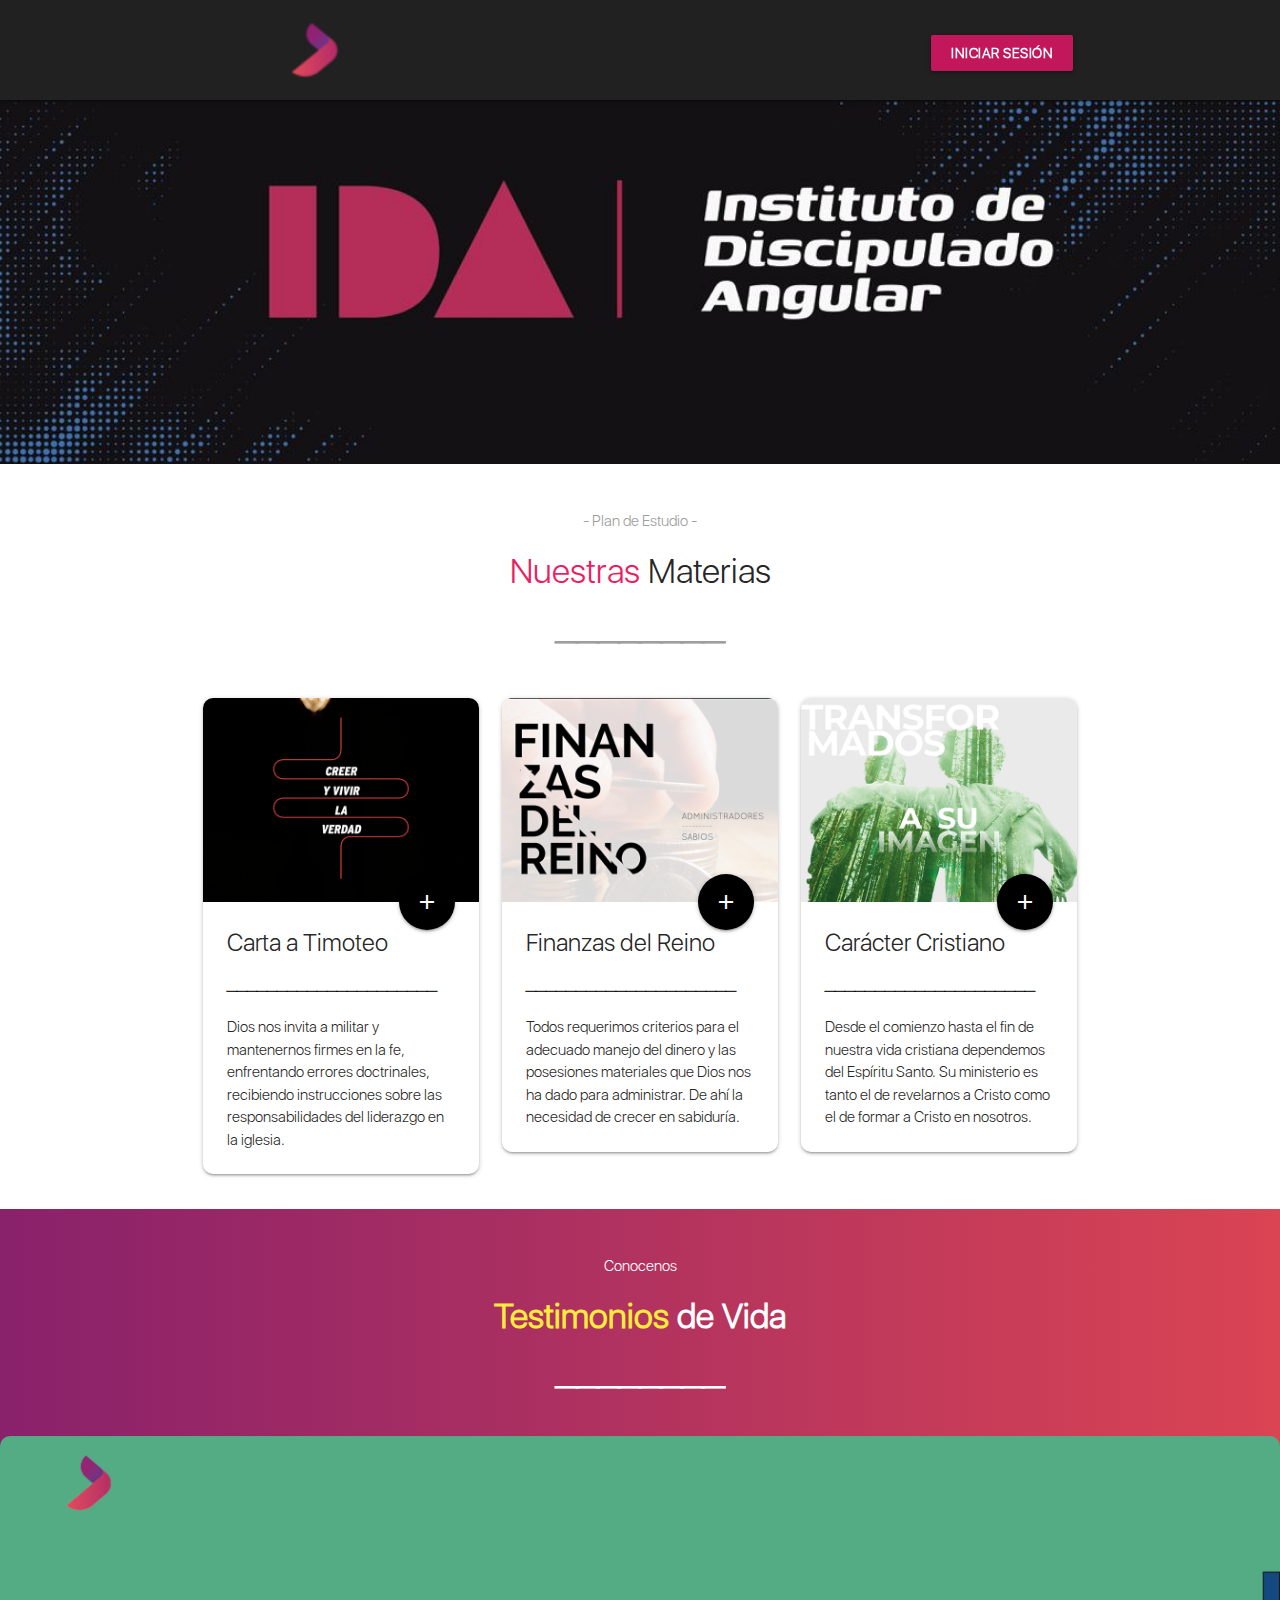
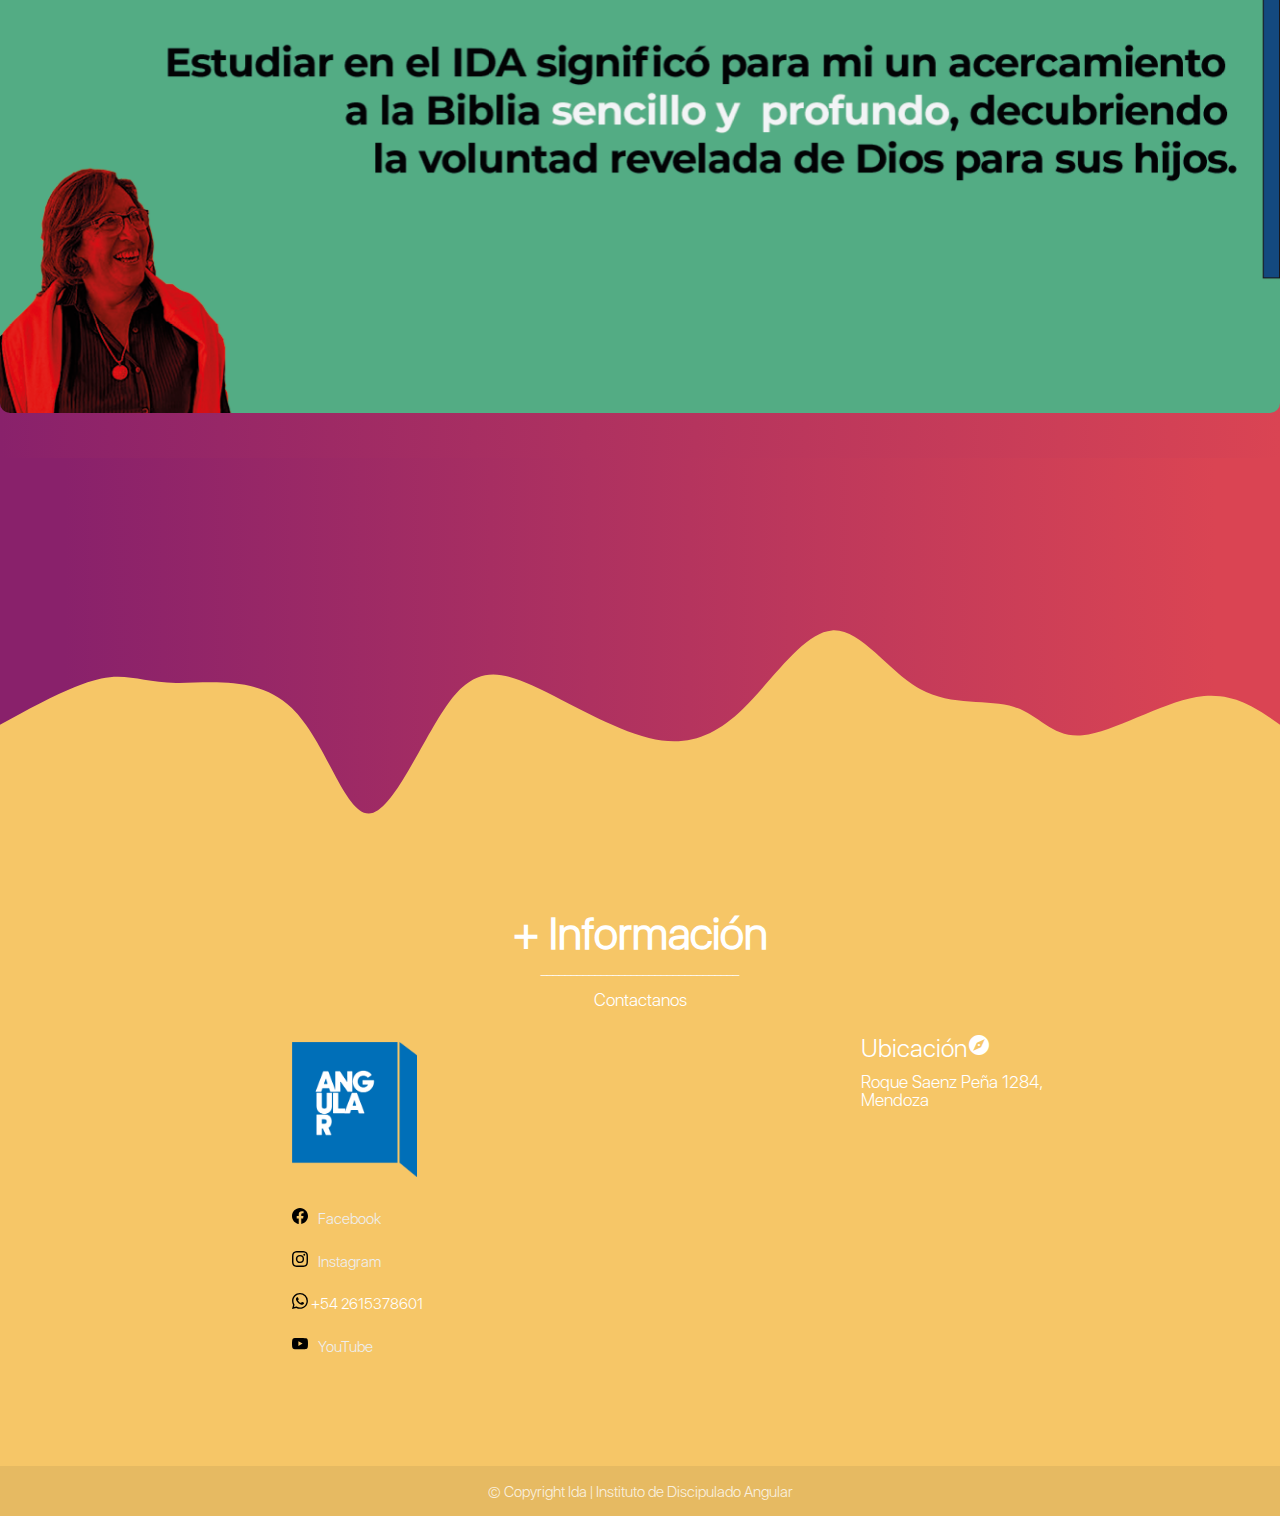
==== index.html @ 8376f582 "img materias y testimonios" ====
<!DOCTYPE html>
<html lang="en">

<head>
    <meta charset="UTF-8" />
    <meta http-equiv="X-UA-Compatible" content="IE=edge" />
    <meta name="viewport" content="width=device-width, initial-scale=1.0" />

    <!-- Title -->
    <title>Ida | Instituto de Discipulado Angular</title>

    <!-- Meta -->
    <meta name="description" content="GENERAR UN ESPACIO DE APRENDIZAJE, DONDE LAS PERSONAS SEAN MOTIVADAS A 
    ADQUIRIR UNA RELACIÓN CRECIENTE CON CRISTO Y  SU REINO, PARA QUE SU TRANSFORMACIÓN DE VIDA INFLUENCIE SU ENTORNO.">
    <meta name="keywords" content="BIBLIA, ESTUDIO, INSTITUTO, MATERIAS, JESUS, DIOS, ESPIRITU SANTO, IGLESIA">

    <!-- Link CSS -->
    <link rel="stylesheet" href="/estilos.css" />

    <!-- Link Fuentes e Íconos -->
    <link rel="preconnect" href="https://fonts.googleapis.com" />
    <link rel="preconnect" href="https://fonts.gstatic.com" crossorigin />
    <link href="https://fonts.googleapis.com/css2?family=Open+Sans:wght@300&display=swap" rel="stylesheet" />
    <link href="https://fonts.googleapis.com/icon?family=Material+Icons" rel="stylesheet" />

    <!-- Configuracion de Materilize -->
    <link rel="stylesheet" href="https://cdnjs.cloudflare.com/ajax/libs/materialize/1.0.0/css/materialize.min.css" />

    <!-- Link logo -->
    <link rel="icon" href="images/Logo-FavIda6.png">
</head>

<body>
    <!-- NAVBAR -->
    <header>
        <nav class="navbar-fixed hide-on-med-and-down">
            <nav class="grey darken-4 navbarConfig">
                <div class="nav-wrapper container">
                    <a href="index.html" class="brand-logo"><img class="responsive-img" src="images/Logo-FavIda6.png"
                            alt="logoIda"></a>
                    <a href="#" data-target="mobile-demo" class="sidenav-trigger blue-text"><i
                            class="material-icons">menu</i></a>
                    <ul class="right hide-on-med-and-down">
                        <li><a class="waves-effect waves-light btn pink darken-2 aFontSize"
                                style="padding-left: 20px; padding-right: 20px;" href="system/login"><b>Iniciar
                                    Sesión</b></a></li>
                        <!-- <li><a id="registro" class="waves-effect btn-flat btn white-text aFontSize"
                                style="padding-left: 20px; padding-right: 20px;" href="#"><b>Registrarse</b></a></li> -->
                    </ul>
                </div>
            </nav>
        </nav>

        <!-- NAVBAR PARA MOBILE -->
        <nav class="navbar-fixed grey darken-4 hide-on-med-and-up">
            <div class="nav-wrapper container">
                <a href="index.html" class="brand-logo logo"><img class="responsive-img" src="images/Logo-FavIda6.png"
                        style="width: 40px; padding-top: 5px;" alt="logoIda"></a>
                <a href="#" data-target="mobile-demo" class="sidenav-trigger pink-text"><i
                        class="material-icons">menu</i></a>
            </div>
        </nav>

        <ul class="sidenav" id="mobile-demo">
            <li class="center">
                <div class="user-view">
                    <div class="background grey darken-4">
                        <!-- <img src="images/carousel_1.jpg" alt="fondoSideNav"> -->
                    </div>
                    <a href="#user"><img class="circle" src="images/Logo-FavIda6.png"></a>
                    <a href="#name"><span class="white-text name">Iglesia Angular</span></a>
                    <a href="#email"><span class="white-text email">IDA | Instituto de Discipulado Angular</span></a>
                </div>
            </li>

            <blockquote class="blockquote">
                <li><a style="padding-left: 0;" href="system/login">Iniciar Sesión</a></li>
            </blockquote>
            <!-- <blockquote class="blockquote">
                <li><a style="padding-left: 0;" href="#">Registrarse</a></li>
            </blockquote> -->
        </ul>
    </header>

    <!-- INICIO -->
    <main>
        <!-- CAROUSEL -->
        <!-- Para Mobile -->
        <div class="carousel carousel-slider hide-on-med-and-up">
            <a class="carousel-item" href="#!"><img src="images/carousel_nuevo1.jpg" /></a>
            <a class="carousel-item" href="#!"><img src="images/carousel_nuevo2.jpg" /></a>
            <a class="carousel-item" href="#!"><img src="images/carousel_nuevo3.jpg" /></a>
        </div>

        <!-- Para dispositivos amplios -->
        <div class="slider hide-on-med-and-down">
            <ul class="slides">
                <li>
                    <img src="images/carousel_nuevo1.jpg">
                </li>
                <li>
                    <img src="images/carousel_nuevo2.jpg">
                </li>
                <li>
                    <img src="images/carousel_nuevo3.jpg">
                </li>
            </ul>
        </div>

        <!-- MATERIAS -->
        <br>
        <br id="servicios">
        <div class="container center">
            <div class="row">
                <div class="col s12">
                    <p class="grey-text cuerpoPresentacionServicio">- Plan de Estudio -</p>
                </div>
            </div>
            <div class="row">
                <div class="col s12">
                    <h4 class="cuerpoPresentacionServicio"><span class="pink-text">Nuestras</span> Materias</h4>
                    <h2 class="grey-text cuerpoPresentacionServicio">________</h2>
                </div>
            </div>
        </div>
        <br>

        <!-- CARTA P/ MATERIAS -->
        <div class="row container">
            <div class="col s12 m4">
                <div class="card hoverable" style="border-radius: 10px;">
                    <div class="card-image">
                        <img src="images/CREER Y VIVIR LA VERDAD FINAL.png"
                            style="border-top-left-radius: 10px; border-top-right-radius: 10px;">
                        <a href="materias/materia1.html"
                            class="btn-floating halfway-fab waves-effect waves-light black btn-large"><i
                                class="material-icons">add</i></a>
                    </div>
                    <div class="card-content">
                        <span class="card-title cuerpoPresentacionServicio">Carta a Timoteo</span>
                        <h5 class="cuerpoPresentacionServicio">_____________________</h5><br>
                        <p>Dios nos invita a militar y mantenernos firmes en la fe, enfrentando
                            errores doctrinales, recibiendo instrucciones sobre las responsabilidades del liderazgo en
                            la iglesia.</p>
                    </div>
                </div>
            </div>
            <div class="col s12 m4">
                <div class="card hoverable" style="border-radius: 10px;">
                    <div class="card-image">
                        <img src="images/FINANZAS DEL REINO FINAL.png"
                            style="border-top-left-radius: 10px; border-top-right-radius: 10px;">
                        <a href="materias/materia2.html"
                            class="btn-floating halfway-fab waves-effect waves-light black btn-large"><i
                                class="material-icons">add</i></a>
                    </div>
                    <div class="card-content">
                        <span class="card-title cuerpoPresentacionServicio">Finanzas del Reino</span>
                        <h5 class="cuerpoPresentacionServicio">_____________________</h5><br>
                        <p>Todos requerimos criterios para el adecuado manejo del dinero y las posesiones materiales que
                            Dios nos ha dado para administrar. De ahí la necesidad de crecer en sabiduría.</p>
                    </div>
                </div>
            </div>
            <div class="col s12 m4">
                <div class="card hoverable" style="border-radius: 10px;">
                    <div class="card-image">
                        <img src="images/TRANSFORMADOS A SU IMAGEN.png"
                            style="border-top-left-radius: 10px; border-top-right-radius: 10px;">
                        <a href="materias/materia3.html"
                            class="btn-floating halfway-fab waves-effect waves-light black btn-large"><i
                                class="material-icons">add</i></a>
                    </div>
                    <div class="card-content">
                        <span class="card-title cuerpoPresentacionServicio">Carácter Cristiano</span>
                        <h5 class="cuerpoPresentacionServicio">_____________________</h5><br>
                        <p>Desde el comienzo hasta el fin de nuestra vida cristiana dependemos del Espíritu Santo. Su
                            ministerio es tanto el de revelarnos a Cristo como el de formar a Cristo en nosotros.</p>
                    </div>
                </div>
                <br>
            </div>
        </div>

        <!-- TESTIMONIOS -->
        <div id="nosotros">
            <br><br>
            <div class="container center">
                <div class="row">
                    <div class="col s12">
                        <p class="white-text cuerpoPresentacionServicio">Conocenos</p>
                    </div>
                </div>
                <div class="row">
                    <div class="col s12">
                        <h4 class="cuerpoPresentacionServicio"><b class="white-text"><span
                                    class="yellow-text">Testimonios</span> de Vida</h4>
                        </b>
                        <h2 class="white-text cuerpoPresentacionServicio">________</h2>
                    </div>
                </div>
            </div>
            <br>
            <div id="carouselTestimonio" class="carousel carousel-slider container">
                <a class="carousel-item" href="#!"><img src="images/TESTIMONIO 1 FINAL.png" /></a>
                <a class="carousel-item" href="#!"><img src="images/TESTIMONIO 2 FINAL.png" /></a>
                <a class="carousel-item" href="#!"><img src="images/TESTIMONIO 3 FINAL.png" /></a>
            </div>
            <br><br>
        </div>
    </main>

    <!-- FOOTER -->
    <footer id="contactos" class="page-footer" style="background-color: #F6C667; padding-top: 0;">

        <!-- Fondo de transicion -->
        <svg width="100%" height="100%" id="svg" viewBox="0 0 1440 450" xmlns="http://www.w3.org/2000/svg"
            class="transition duration-300 ease-in-out delay-150">
            <style>
                .path-0 {
                    animation: pathAnim-0 4s;
                    animation-timing-function: linear;
                    animation-iteration-count: infinite;
                }

                @keyframes pathAnim-0 {
                    0% {
                        d: path("M 0,600 C 0,600 0,300 0,300 C 26.877160195137222,318.96803491005335 53.754320390274444,337.93606982010675 94,331 C 134.24567960972556,324.06393017989325 187.8598786340395,291.2237556296262 222,288 C 256.1401213659605,284.7762443703738 270.80616507356757,311.1689076613881 299,320 C 327.19383492643243,328.8310923386119 368.91546107169034,320.10061372482147 405,340 C 441.08453892830966,359.89938627517853 471.531990639671,408.4286374393262 504,406 C 536.468009360329,403.5713625606738 570.9565763696254,350.18483651787363 604,318 C 637.0434236303746,285.81516348212637 668.6417038818277,274.832016489179 710,285 C 751.3582961181723,295.167983510821 802.4766081030645,326.4870975254104 841,344 C 879.5233918969355,361.5129024745896 905.4518637059148,365.2195934091794 935,325 C 964.5481362940852,284.7804065908206 997.7159370732768,200.6345288378718 1025,200 C 1052.2840629267232,199.3654711621282 1073.6843880009776,282.2422912393333 1112,319 C 1150.3156119990224,355.7577087606667 1205.5465109228135,346.3963062047949 1242,347 C 1278.4534890771865,347.6036937952051 1296.1295683077676,358.17248394148714 1326,352 C 1355.8704316922324,345.82751605851286 1397.935215846116,322.9137580292564 1440,300 C 1440,300 1440,600 1440,600 Z");
                    }

                    25% {
                        d: path("M 0,600 C 0,600 0,300 0,300 C 30.329660600185512,366.25384080491307 60.659321200371025,432.50768160982614 89,401 C 117.34067879962898,369.49231839017386 143.6923757987014,240.2231143656085 186,230 C 228.3076242012986,219.7768856343915 286.57117560482334,328.5998609277398 325,340 C 363.42882439517666,351.4001390722602 382.02292178200537,265.3774419234323 406,271 C 429.97707821799463,276.6225580765677 459.3371372671552,373.8903713785309 497,355 C 534.6628627328448,336.1096286214691 580.6285291493739,201.06107256244388 617,210 C 653.3714708506261,218.93892743755612 680.1487461353488,371.8653383716936 717,384 C 753.8512538646512,396.1346616283064 800.7764863092311,267.4775739507818 832,229 C 863.2235136907689,190.52242604921818 878.7453086277262,242.22436582517912 914,264 C 949.2546913722738,285.7756341748209 1004.2422791798633,277.6249627485017 1046,299 C 1087.7577208201367,320.3750372514983 1116.28557465282,371.275783180814 1141,387 C 1165.71442534718,402.724216819186 1186.615422208856,383.2719045282424 1222,337 C 1257.384577791144,290.7280954717576 1307.2527365117555,217.6365987062165 1346,207 C 1384.7472634882445,196.3634012937835 1412.3736317441221,248.18170064689176 1440,300 C 1440,300 1440,600 1440,600 Z");
                    }

                    50% {
                        d: path("M 0,600 C 0,600 0,300 0,300 C 27.974004960870765,321.8363929866483 55.94800992174153,343.6727859732967 88,364 C 120.05199007825847,384.3272140267033 156.18196527390467,403.1452490934617 195,370 C 233.81803472609533,336.8547509065383 275.32412898263993,251.7462176528565 312,256 C 348.67587101736007,260.2537823471435 380.52151879553554,353.86988029511224 412,345 C 443.47848120446446,336.13011970488776 474.5897958352177,224.77426116669446 508,213 C 541.4102041647823,201.22573883330554 577.1192978635934,289.0330750381099 615,315 C 652.8807021364066,340.9669249618901 692.9330127104089,305.09343868086575 727,299 C 761.0669872895911,292.90656131913425 789.1486512947715,316.59317023842726 824,334 C 858.8513487052285,351.40682976157274 900.4723821105055,362.5338803654251 940,374 C 979.5276178894945,385.4661196345749 1016.9618202632068,397.27130829987226 1045,393 C 1073.0381797367932,388.72869170012774 1091.6803368366661,368.38088643508576 1123,324 C 1154.3196631633339,279.61911356491424 1198.3168323901286,211.20514595978463 1240,205 C 1281.6831676098714,198.79485404021537 1321.0523336028205,254.79852972577584 1354,281 C 1386.9476663971795,307.20147027422416 1413.4738331985898,303.6007351371121 1440,300 C 1440,300 1440,600 1440,600 Z");
                    }

                    75% {
                        d: path("M 0,600 C 0,600 0,300 0,300 C 41.8615074800736,322.20307547824655 83.7230149601472,344.4061509564931 118,360 C 152.2769850398528,375.5938490435069 178.9694476394848,384.5784716522741 205,346 C 231.0305523605152,307.4215283477259 256.3991944819136,221.27996243441046 296,198 C 335.6008055180864,174.72003756558954 389.43377443286084,214.30167861008408 429,229 C 468.56622556713916,243.69832138991592 493.86570778664304,233.51332312525324 522,244 C 550.134292213357,254.48667687474676 581.1033944205669,285.6450288889031 613,318 C 644.8966055794331,350.3549711110969 677.720714531089,383.90656131913437 719,372 C 760.279285468911,360.09343868086563 810.013747455077,302.7287258345596 839,265 C 867.986252544923,227.2712741654404 876.2242956486026,209.17853534262724 910,210 C 943.7757043513974,210.82146465737276 1003.0890699505123,230.5571327949313 1039,259 C 1074.9109300494877,287.4428672050687 1087.4194245493475,324.5929334776473 1119,334 C 1150.5805754506525,343.4070665223527 1201.2332318520987,325.07113329447964 1243,289 C 1284.7667681479013,252.92886670552036 1317.6476480422575,199.12253334443437 1349,198 C 1380.3523519577425,196.87746665556563 1410.1761759788712,248.4387333277828 1440,300 C 1440,300 1440,600 1440,600 Z");
                    }

                    100% {
                        d: path("M 0,600 C 0,600 0,300 0,300 C 26.877160195137222,318.96803491005335 53.754320390274444,337.93606982010675 94,331 C 134.24567960972556,324.06393017989325 187.8598786340395,291.2237556296262 222,288 C 256.1401213659605,284.7762443703738 270.80616507356757,311.1689076613881 299,320 C 327.19383492643243,328.8310923386119 368.91546107169034,320.10061372482147 405,340 C 441.08453892830966,359.89938627517853 471.531990639671,408.4286374393262 504,406 C 536.468009360329,403.5713625606738 570.9565763696254,350.18483651787363 604,318 C 637.0434236303746,285.81516348212637 668.6417038818277,274.832016489179 710,285 C 751.3582961181723,295.167983510821 802.4766081030645,326.4870975254104 841,344 C 879.5233918969355,361.5129024745896 905.4518637059148,365.2195934091794 935,325 C 964.5481362940852,284.7804065908206 997.7159370732768,200.6345288378718 1025,200 C 1052.2840629267232,199.3654711621282 1073.6843880009776,282.2422912393333 1112,319 C 1150.3156119990224,355.7577087606667 1205.5465109228135,346.3963062047949 1242,347 C 1278.4534890771865,347.6036937952051 1296.1295683077676,358.17248394148714 1326,352 C 1355.8704316922324,345.82751605851286 1397.935215846116,322.9137580292564 1440,300 C 1440,300 1440,600 1440,600 Z");
                    }
                }
            </style>
            <defs>
                <linearGradient id="gradient" x1="0%" y1="50%" x2="100%" y2="50%">
                    <stop offset="5%" stop-color="#da4453ff"></stop>
                    <stop offset="95%" stop-color="#89216bff"></stop>
                </linearGradient>
            </defs>
            <path
                d="M 0,600 C 0,600 0,300 0,300 C 26.877160195137222,318.96803491005335 53.754320390274444,337.93606982010675 94,331 C 134.24567960972556,324.06393017989325 187.8598786340395,291.2237556296262 222,288 C 256.1401213659605,284.7762443703738 270.80616507356757,311.1689076613881 299,320 C 327.19383492643243,328.8310923386119 368.91546107169034,320.10061372482147 405,340 C 441.08453892830966,359.89938627517853 471.531990639671,408.4286374393262 504,406 C 536.468009360329,403.5713625606738 570.9565763696254,350.18483651787363 604,318 C 637.0434236303746,285.81516348212637 668.6417038818277,274.832016489179 710,285 C 751.3582961181723,295.167983510821 802.4766081030645,326.4870975254104 841,344 C 879.5233918969355,361.5129024745896 905.4518637059148,365.2195934091794 935,325 C 964.5481362940852,284.7804065908206 997.7159370732768,200.6345288378718 1025,200 C 1052.2840629267232,199.3654711621282 1073.6843880009776,282.2422912393333 1112,319 C 1150.3156119990224,355.7577087606667 1205.5465109228135,346.3963062047949 1242,347 C 1278.4534890771865,347.6036937952051 1296.1295683077676,358.17248394148714 1326,352 C 1355.8704316922324,345.82751605851286 1397.935215846116,322.9137580292564 1440,300 C 1440,300 1440,600 1440,600 Z"
                stroke="none" stroke-width="0" fill="url(#gradient)"
                class="transition-all duration-300 ease-in-out delay-150 path-0" transform="rotate(-180 720 300)">
            </path>
        </svg>

        <!-- Comienzo del footer -->
        <div class="container">
            <div class="row">
                <br><br>
                <div class="center container">
                    <h3 class="contactoFooter"><b>+ Información</b></h3>
                    <p class="contactoFooter">_________________________________</p>
                    <h6>Contactanos</h6>
                </div>

                <div class="col l4 s12 hide-on-med-and-down"
                    style="margin-left: 100px; padding-top: 25px; padding-right: 0; padding-left: 0;">
                    <img class="hide-on-med-and-down" id="imagenFooter" src="../images/Logis.png" alt="logoSEMFooter">
                    <ul>
                        <li class="listFooter">
                            <a class="grey-text text-lighten-3" target="_blank1"
                                href="https://www.facebook.com/angulariglesia/?ref=page_internal"><img
                                    class="responsive-img" src="../images/facebook.svg"
                                    alt="facebook" /><span>Facebook</span></a>
                        </li>
                        <li class="listFooter">
                            <a class="grey-text text-lighten-3" href="https://www.instagram.com/angulariglesia/"
                                target="_blank2"><img class="responsive-img" src="../images/instagram.svg"
                                    alt="instagram" /><span>Instagram</span></a>
                        </li>
                        <li class="listFooter">
                            <img src="../images/whatsapp.svg" alt="whatsapp" /><span> +54 2615378601</span>
                        </li>
                        <li class="listFooter">
                            <a class="grey-text text-lighten-3" href="https://www.youtube.com/c/angulariglesia"
                                target="_blank4"><img class="responsive-img" src="../images/youtube.svg"
                                    alt="youtube" /><span>YouTube</span></a>
                        </li>
                    </ul>
                </div>

                <!-- Para mobiles -->
                <div class="col l4 s12 hide-on-med-and-up">
                    <img style="padding-top: 30px;" class="responsive-img" id="imagenFooter" src="../images/Logis.png"
                        alt="logoSEMFooter">
                    <ul>
                        <li class="listFooter">
                            <a class="grey-text text-lighten-3" target="_blank1"
                                href="https://www.facebook.com/angulariglesia/?ref=page_internal"><img
                                    class="responsive-img" src="../images/facebook.svg"
                                    alt="facebook" /><span>Facebook</span></a>
                        </li>
                        <li class="listFooter">
                            <a class="grey-text text-lighten-3" href="https://www.instagram.com/angulariglesia/"
                                target="_blank2"><img class="responsive-img" src="../images/instagram.svg"
                                    alt="instagram" /><span>Instagram</span></a>
                        </li>
                        <li class="listFooter">
                            <img src="../images/whatsapp.svg" alt="whatsapp" /><span> +54 2615378601</span>
                        </li>
                        <li class="listFooter">
                            <a class="grey-text text-lighten-3" href="https://www.youtube.com/c/angulariglesia"
                                target="_blank4"><img class="responsive-img" src="../images/youtube.svg"
                                    alt="youtube" /><span>YouTube</span></a>
                        </li>
                    </ul>
                </div>

                <div class="col l4 offset-l2 s12 hide-on-med-and-down" style="margin-left: 170px; padding-left: 100px;">
                    <h5 class="white-text">Ubicación<i class="material-icons">explore</i></h5>
                    <h6>Roque Saenz Peña 1284, Mendoza</h6>
                    <ul>
                        <iframe
                            src="https://www.google.com/maps/embed?pb=!1m18!1m12!1m3!1d3349.510159960549!2d-68.8483930851268!3d-32.91111707741991!2m3!1f0!2f0!3f0!3m2!1i1024!2i768!4f13.1!3m3!1m2!1s0x967e096e24369df1%3A0x765bd8af365f0018!2sIglesia%20Angular!5e0!3m2!1ses-419!2sar!4v1649037932306!5m2!1ses-419!2sar"
                            width="400" height="300" style="border:0;" allowfullscreen="" loading="lazy"
                            referrerpolicy="no-referrer-when-downgrade"></iframe>
                    </ul>
                </div>
            </div>
        </div>
        <div class="footer-copyright">
            <div class="container center">© Copyright Ida | Instituto de Discipulado Angular</div>
        </div>
    </footer>

    <!-- Configuracion de Materilize -->
    <script src="https://cdnjs.cloudflare.com/ajax/libs/materialize/1.0.0/js/materialize.min.js"></script>
    <!-- NavBar -->
    <script>
        document.addEventListener("DOMContentLoaded", function () {
            var elems = document.querySelectorAll(".sidenav");
            var instances = M.Sidenav.init(elems, {
                preventScrolling: true,
            });
        });
    </script>

    <!-- Carousel -->
    <script>
        document.addEventListener("DOMContentLoaded", function () {
            var elems = document.querySelectorAll(".carousel");
            var instances = M.Carousel.init(elems, {
                duration: 200,
                fullWidth: true
            });
        });
    </script>

    <script>
        document.addEventListener('DOMContentLoaded', function () {
            var elems = document.querySelectorAll('.slider');
            var instances = M.Slider.init(elems, {
                indicators: false,
                height: 400
            });
        });
    </script>

    <!-- Tabs -->
    <script>
        var instance = M.Tabs.init(el, {
            swipeable: true,
        });
    </script>

    <!-- Scrollspy -->
    <!-- <script>
        document.addEventListener('DOMContentLoaded', function () {
            var elems = document.querySelectorAll('.scrollspy');
            var instances = M.ScrollSpy.init(elems);
        });
    </script> -->

    <!-- Parallax -->
    <script>
        document.addEventListener("DOMContentLoaded", function () {
            var elems = document.querySelectorAll(".parallax");
            var instances = M.Parallax.init(elems);
        });
    </script>
</body>

</html>
---- estilos.css ----
/* Configuracion de fuente y general*/
html {
    scroll-behavior: smooth;
}

@font-face {
    font-family: letraSEMWeb;
    src: url(fonts/otf/SFNSDisplay-Light.otf);
}

* {
    font-family: letraSEMWeb;
}

/* Configuracion de NavBar */
#registro:hover {
    background-color: #F6C667;
}

.navbarConfig {
    height: 100px;
}

.navbar-fixed {
    height: 100px;
}

nav ul {
    padding-top: 20px;
}

.aFontSize {
    font-size: 16px;
}

.blockquote {
    margin: 0;
    border-left: 5px solid #ec49c4;
}

nav .nav-wrapper a img {
    width: 150px;
    padding-top: 20px;
    padding-left: 100px;
}

.sidenav a img {
    margin-left: 105px;
}

.sidenav {
    opacity: 85%;
}

/* Configuracion cuerpo materias*/
.configSubservicio {
    padding-top: 5%;
    padding-bottom: 5%;
}

.presentacionService {
    padding-top: 10%;
    padding-bottom: 7%;
}

.cuerpoPresentacionServicio {
    margin-top: 0;
    margin-bottom: 0;
}

/* Configuracion de testimonios */
#carouselTestimonio {
    border: 0 solid;
    border-radius: 10px;
}

/* #nosotros { */
/* background: #bdc3c7; */
/* fallback for old browsers */
/* background: -webkit-linear-gradient(to right, #2c3e50, #bdc3c7); */
/* Chrome 10-25, Safari 5.1-6 */
/* background: linear-gradient(to right, #2c3e50, #bdc3c7); */
/* W3C, IE 10+/ Edge, Firefox 16+, Chrome 26+, Opera 12+, Safari 7+ */
/* } */

#nosotros {
    background: #DA4453;
    /* fallback for old browsers */
    background: -webkit-linear-gradient(to right, #89216B, #DA4453);
    /* Chrome 10-25, Safari 5.1-6 */
    background: linear-gradient(to right, #89216B, #DA4453);
    /* W3C, IE 10+/ Edge, Firefox 16+, Chrome 26+, Opera 12+, Safari 7+ */
}

#cardNosotros {
    background-color: white;
    border: 0 solid;
    border-radius: 10px;
    padding: 2%;
    text-align: justify;
}

/* Configuracion de footer */
h3,
.contactoFooter {
    margin-bottom: 0;
}

p,
.contactoFooter {
    margin-top: 0;
}

h5,
.contactoFooter {
    margin-top: 0;
}

.contactoFooterNos {
    margin-bottom: 0;
}

.page-footer .listFooter {
    padding-left: 0;
}

iframe {
    width: 150%;
    border-radius: 10px;
}

#imagenFooter {
    width: 125px;
}

.page-footer ul li {
    padding: 10px;
    padding-left: 100px;
}

.page-footer ul li a img {
    margin-right: 10px;
}
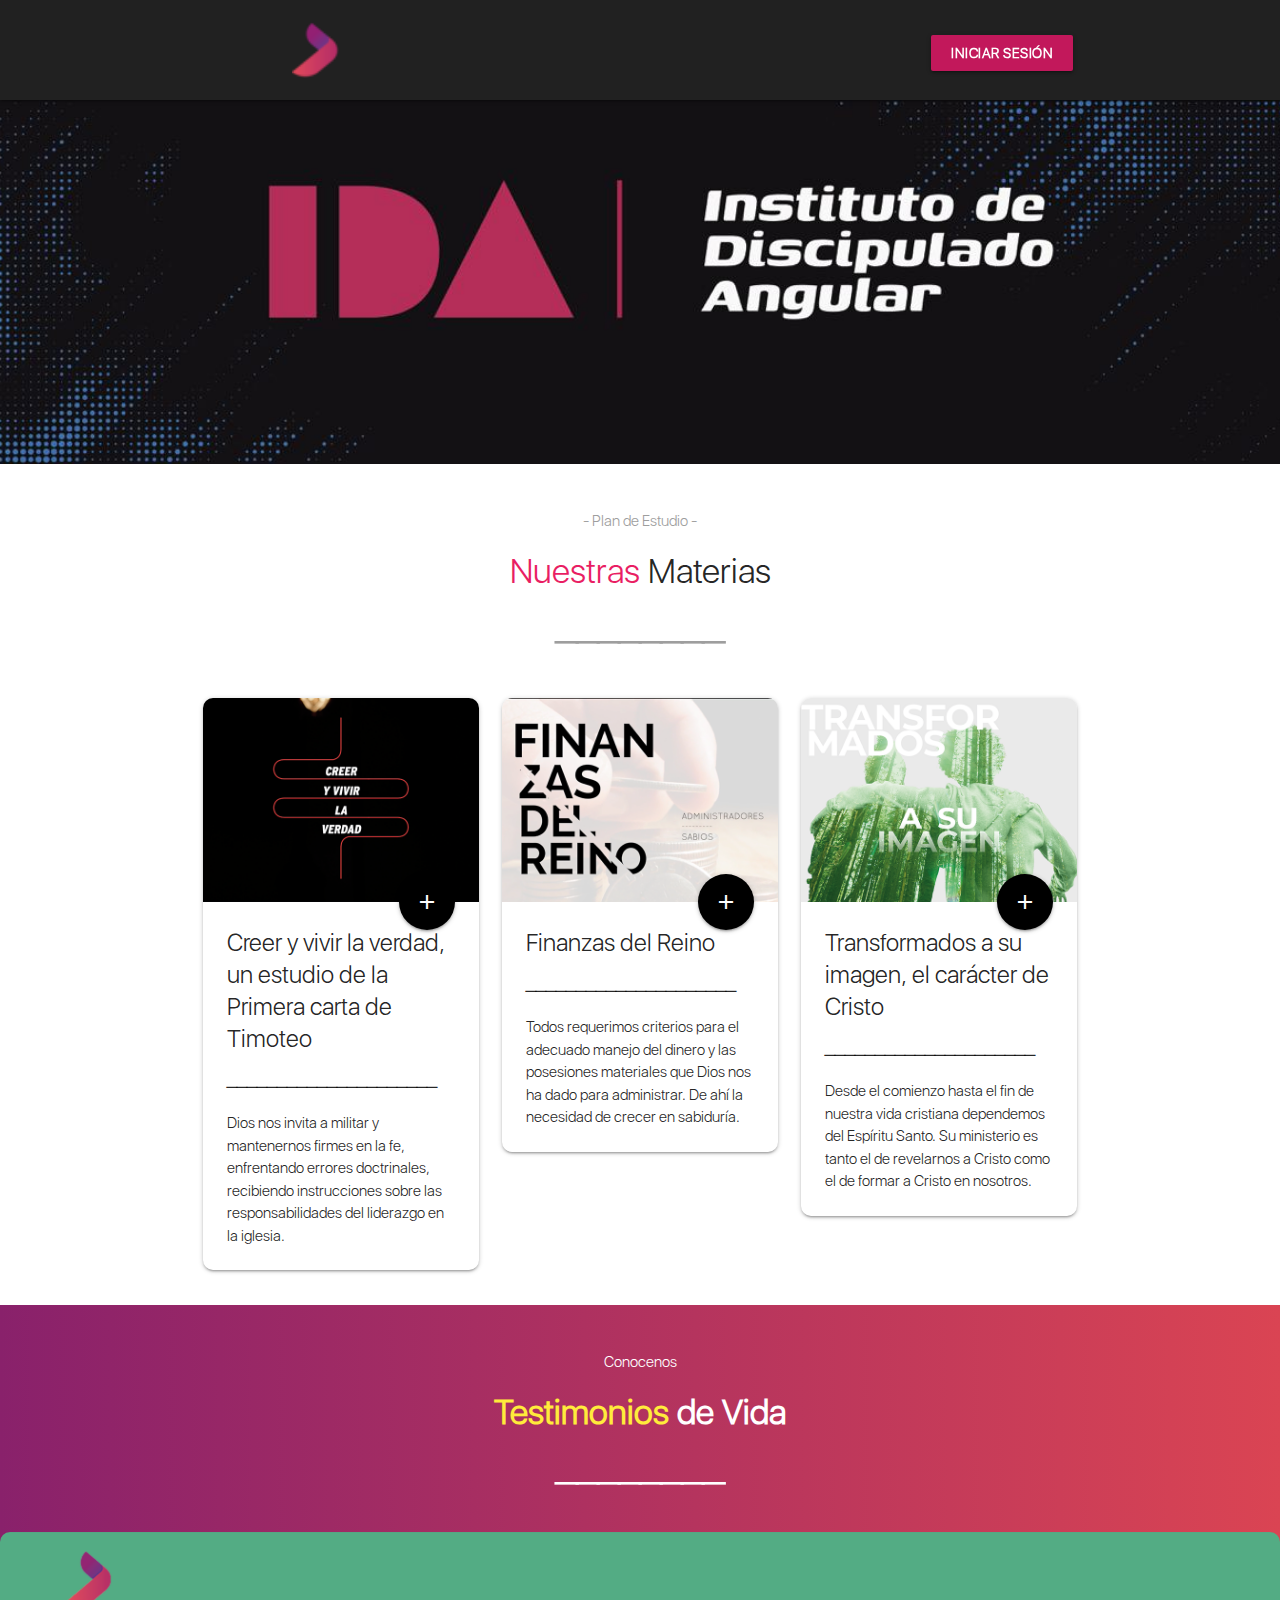
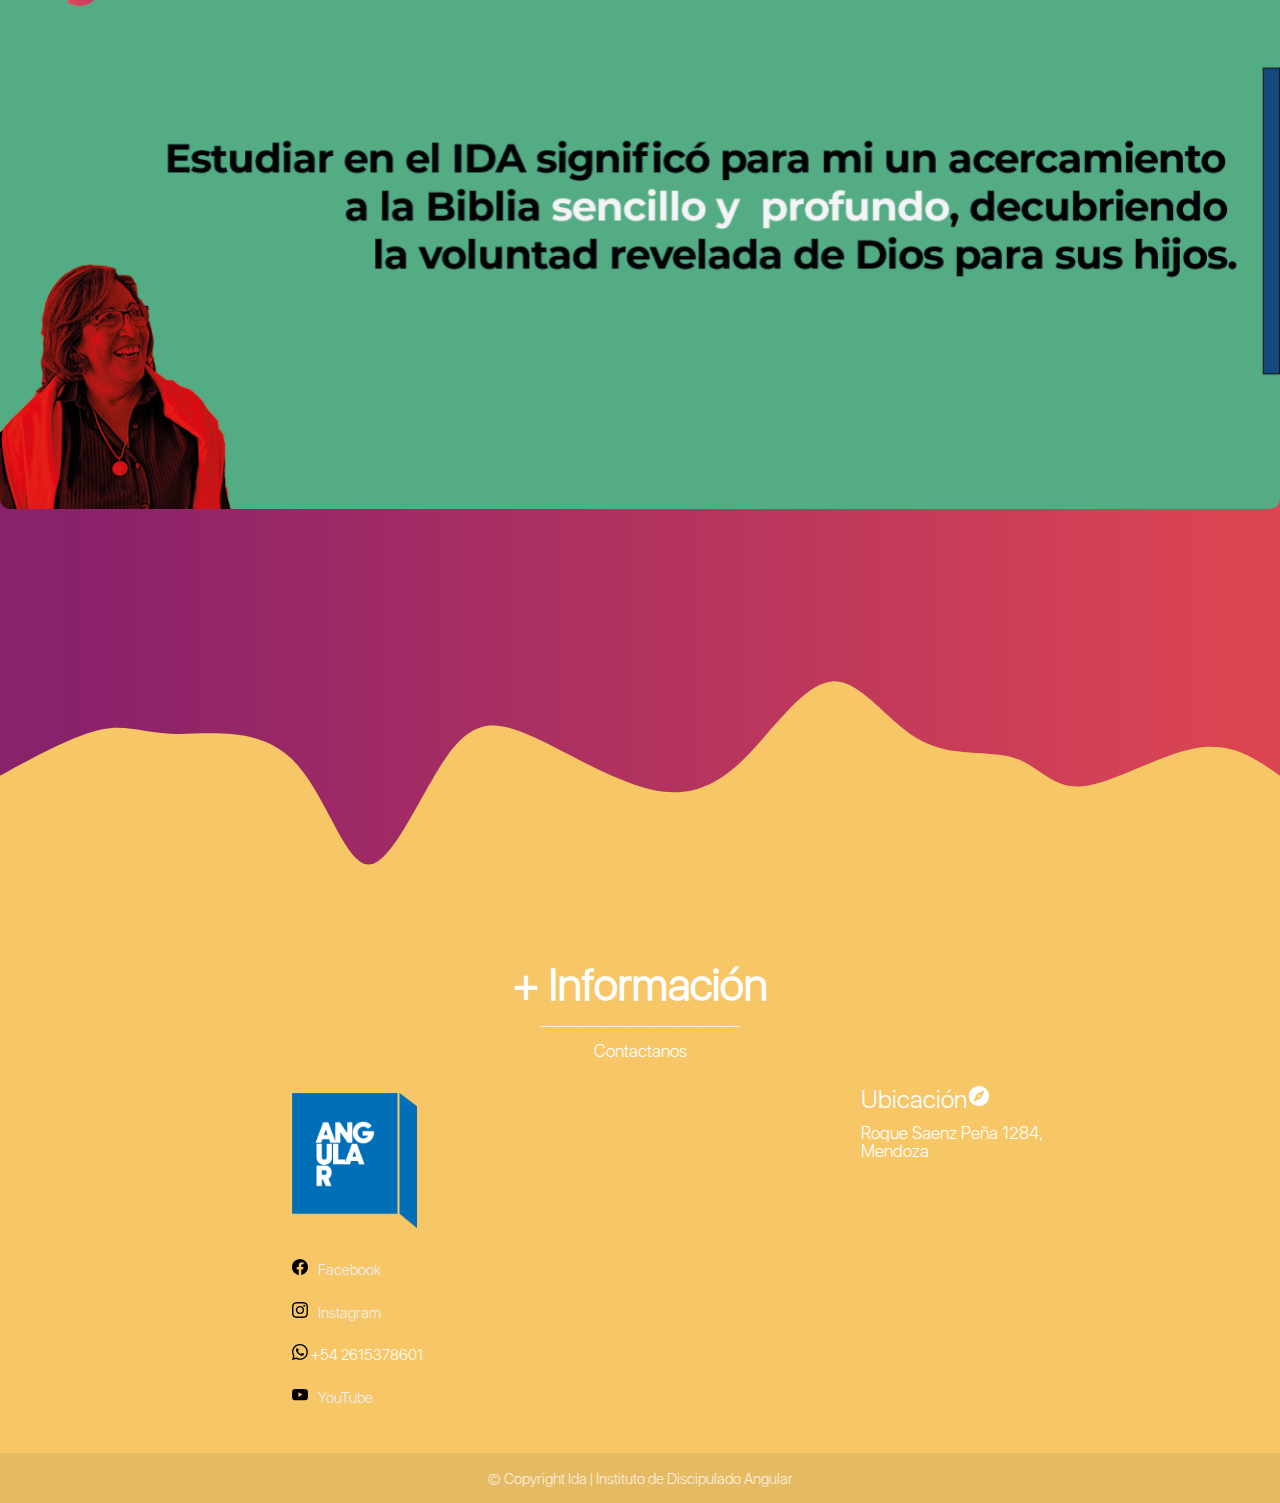
==== commit d220fcd4: "modificaciones en materias (imgs) - footer mapa" ====
--- a/index.html
+++ b/index.html
@@ -137,7 +137,8 @@
                                 class="material-icons">add</i></a>
                     </div>
                     <div class="card-content">
-                        <span class="card-title cuerpoPresentacionServicio">Carta a Timoteo</span>
+                        <span class="card-title cuerpoPresentacionServicio">Creer y vivir la verdad, un estudio de la
+                            Primera carta de Timoteo</span>
                         <h5 class="cuerpoPresentacionServicio">_____________________</h5><br>
                         <p>Dios nos invita a militar y mantenernos firmes en la fe, enfrentando
                             errores doctrinales, recibiendo instrucciones sobre las responsabilidades del liderazgo en
@@ -172,7 +173,8 @@
                                 class="material-icons">add</i></a>
                     </div>
                     <div class="card-content">
-                        <span class="card-title cuerpoPresentacionServicio">Carácter Cristiano</span>
+                        <span class="card-title cuerpoPresentacionServicio">Transformados a su imagen, el carácter de
+                            Cristo</span>
                         <h5 class="cuerpoPresentacionServicio">_____________________</h5><br>
                         <p>Desde el comienzo hasta el fin de nuestra vida cristiana dependemos del Espíritu Santo. Su
                             ministerio es tanto el de revelarnos a Cristo como el de formar a Cristo en nosotros.</p>
@@ -206,7 +208,6 @@
                 <a class="carousel-item" href="#!"><img src="images/TESTIMONIO 2 FINAL.png" /></a>
                 <a class="carousel-item" href="#!"><img src="images/TESTIMONIO 3 FINAL.png" /></a>
             </div>
-            <br><br>
         </div>
     </main>
 
@@ -327,7 +328,7 @@
                     <ul>
                         <iframe
                             src="https://www.google.com/maps/embed?pb=!1m18!1m12!1m3!1d3349.510159960549!2d-68.8483930851268!3d-32.91111707741991!2m3!1f0!2f0!3f0!3m2!1i1024!2i768!4f13.1!3m3!1m2!1s0x967e096e24369df1%3A0x765bd8af365f0018!2sIglesia%20Angular!5e0!3m2!1ses-419!2sar!4v1649037932306!5m2!1ses-419!2sar"
-                            width="400" height="300" style="border:0;" allowfullscreen="" loading="lazy"
+                            width="400" height="230" style="border:0;" allowfullscreen="" loading="lazy"
                             referrerpolicy="no-referrer-when-downgrade"></iframe>
                     </ul>
                 </div>
--- a/estilos.css
+++ b/estilos.css
@@ -61,6 +61,7 @@
 .presentacionService {
     padding-top: 10%;
     padding-bottom: 7%;
+    padding-left: 6%;
 }
 
 .cuerpoPresentacionServicio {
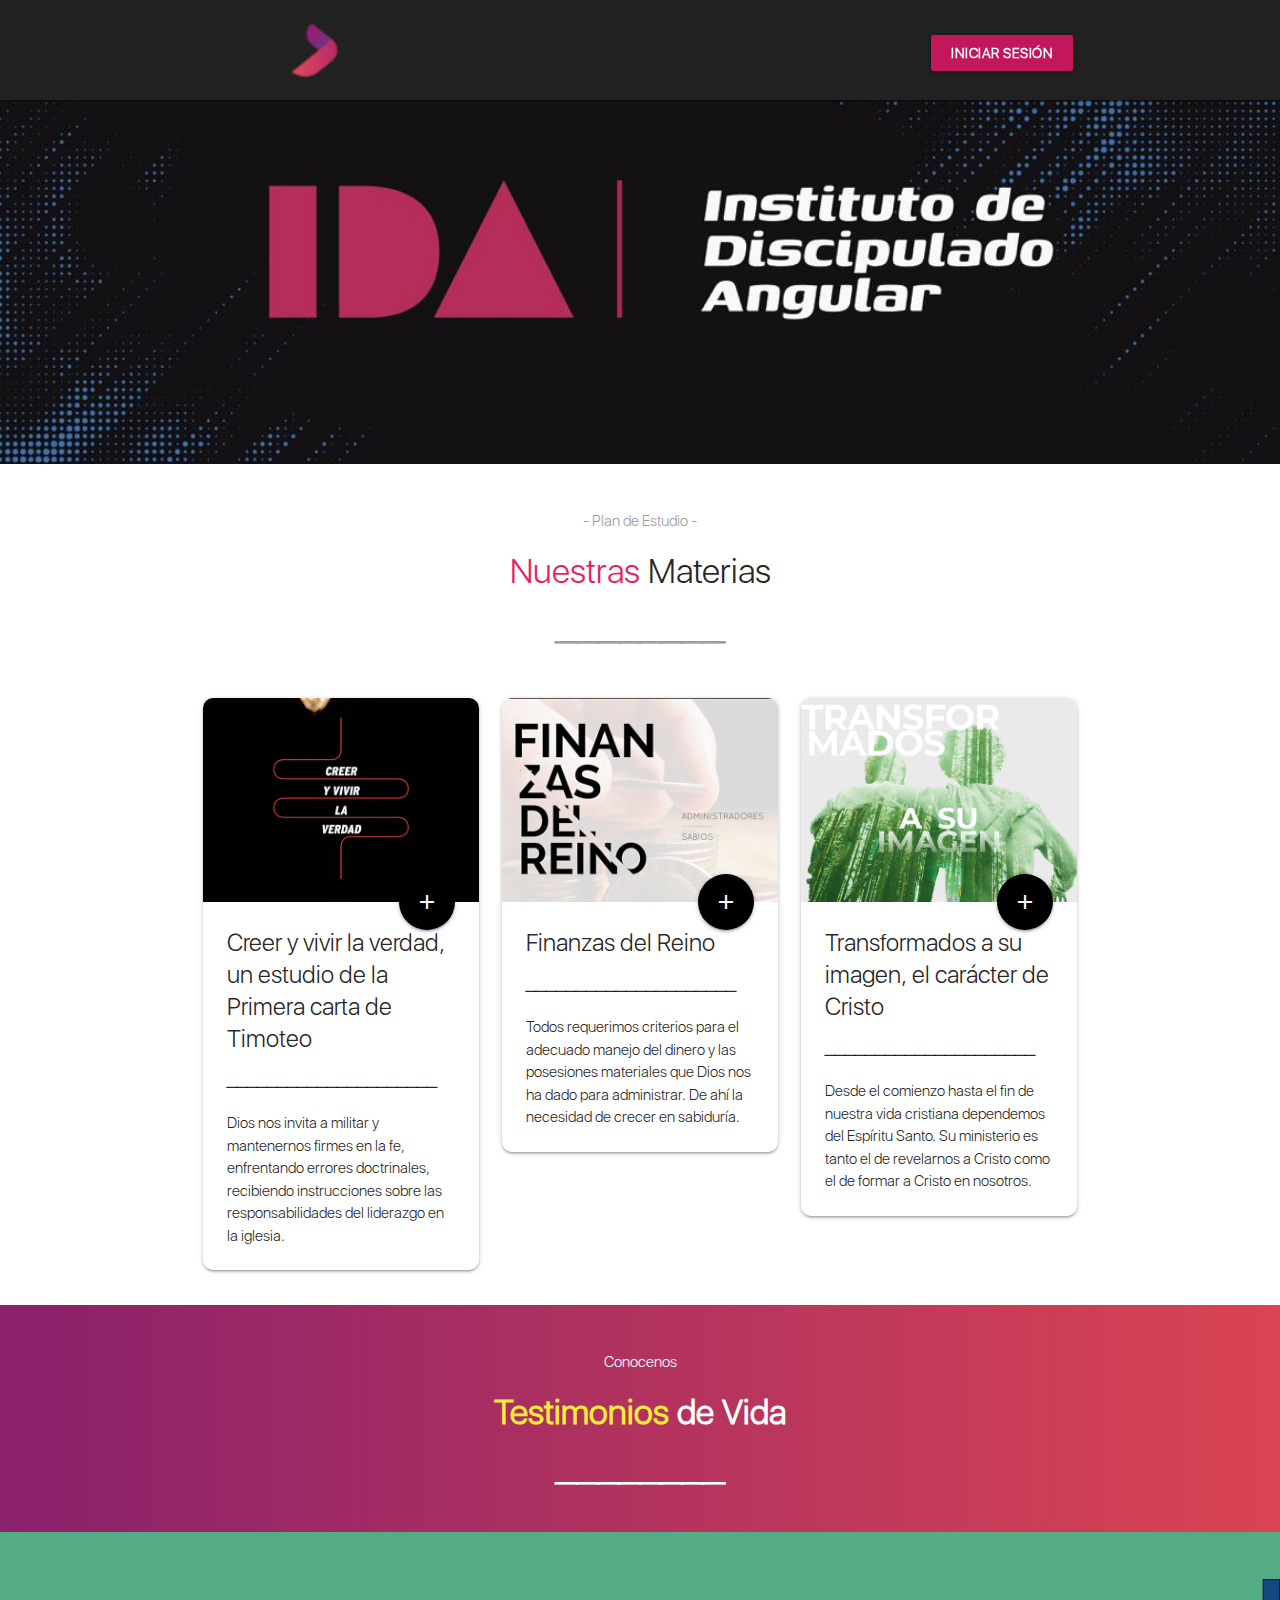
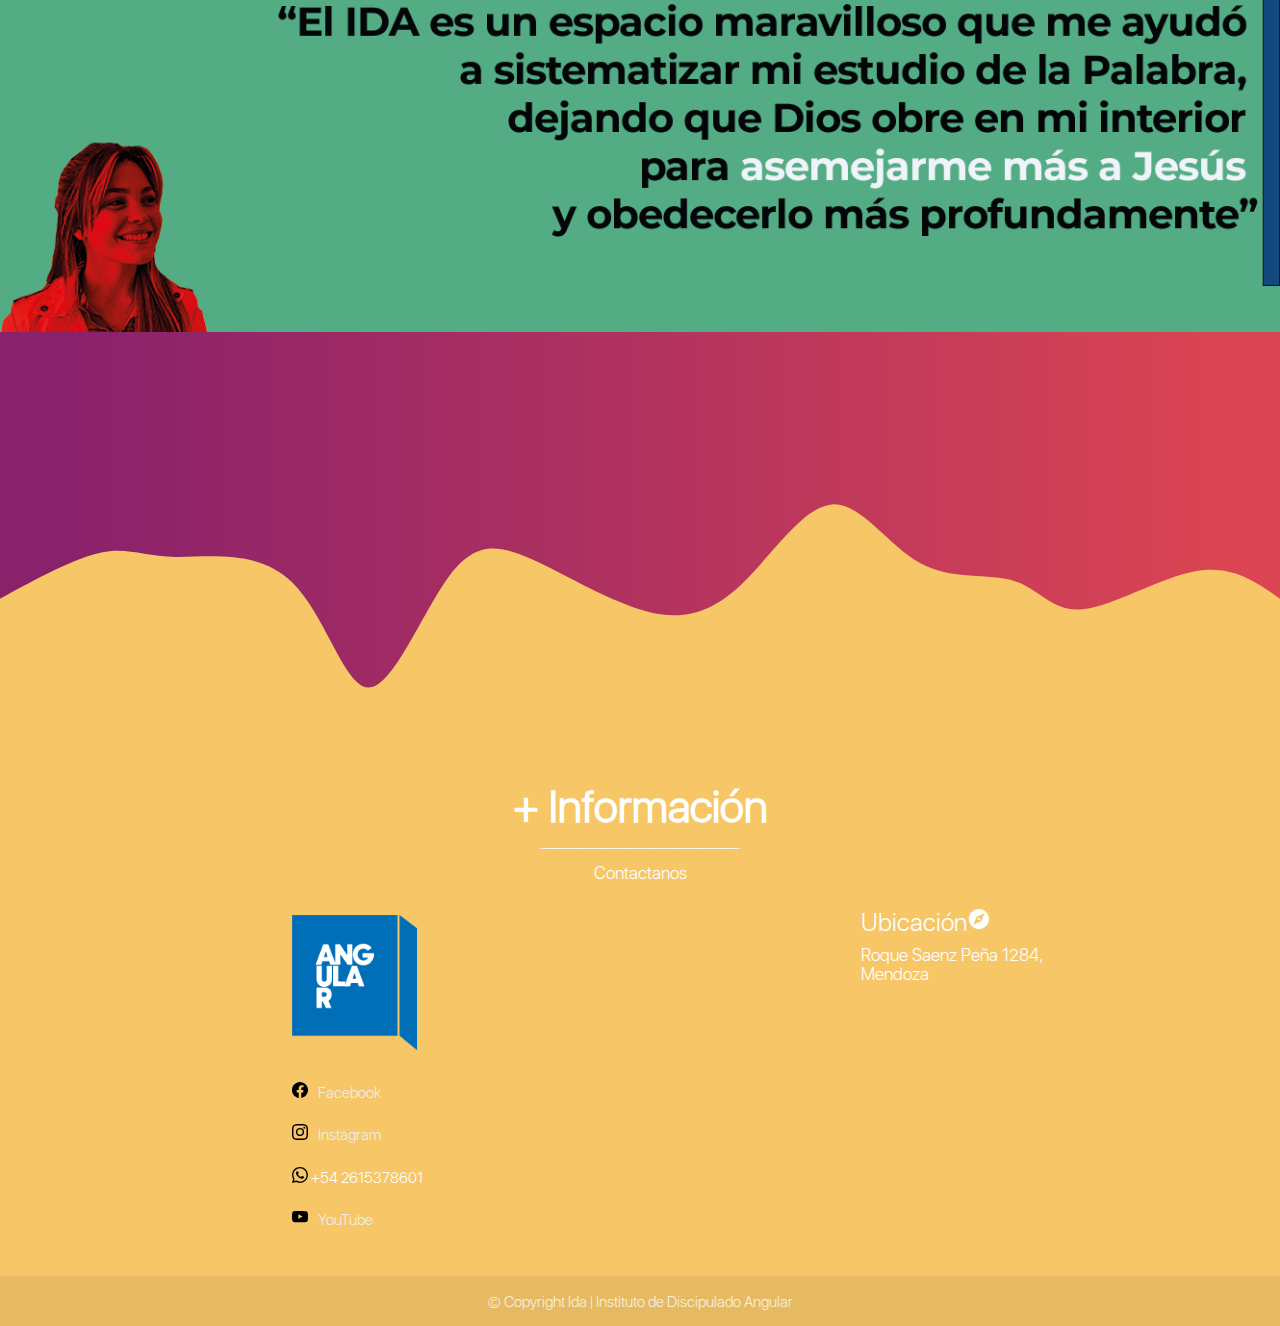
==== commit 7e7f4510: "testimonios modificados" ====
--- a/index.html
+++ b/index.html
@@ -203,10 +203,25 @@
                 </div>
             </div>
             <br>
-            <div id="carouselTestimonio" class="carousel carousel-slider container">
-                <a class="carousel-item" href="#!"><img src="images/TESTIMONIO 1 FINAL.png" /></a>
-                <a class="carousel-item" href="#!"><img src="images/TESTIMONIO 2 FINAL.png" /></a>
-                <a class="carousel-item" href="#!"><img src="images/TESTIMONIO 3 FINAL.png" /></a>
+            <div class="carousel carousel-slider hide-on-med-and-up">
+                <a class="carousel-item" href="#!"><img src="images/TESTIMONIO AGUS.png" /></a>
+                <a class="carousel-item" href="#!"><img src="images/TESTIMONIO Marta.png" /></a>
+                <a class="carousel-item" href="#!"><img src="images/TESTIMONIO Lucas.png" /></a>
+            </div>
+
+            <!-- Para dispositivos amplios -->
+            <div class="slider hide-on-med-and-down">
+                <ul class="slides">
+                    <li>
+                        <img src="images/TESTIMONIO AGUS.png">
+                    </li>
+                    <li>
+                        <img src="images/TESTIMONIO Marta.png">
+                    </li>
+                    <li>
+                        <img src="images/TESTIMONIO Lucas.png">
+                    </li>
+                </ul>
             </div>
         </div>
     </main>
--- a/estilos.css
+++ b/estilos.css
@@ -61,7 +61,7 @@
 .presentacionService {
     padding-top: 10%;
     padding-bottom: 7%;
-    padding-left: 6%;
+    padding-left: 3%;
 }
 
 .cuerpoPresentacionServicio {
@@ -74,15 +74,6 @@
     border: 0 solid;
     border-radius: 10px;
 }
-
-/* #nosotros { */
-/* background: #bdc3c7; */
-/* fallback for old browsers */
-/* background: -webkit-linear-gradient(to right, #2c3e50, #bdc3c7); */
-/* Chrome 10-25, Safari 5.1-6 */
-/* background: linear-gradient(to right, #2c3e50, #bdc3c7); */
-/* W3C, IE 10+/ Edge, Firefox 16+, Chrome 26+, Opera 12+, Safari 7+ */
-/* } */
 
 #nosotros {
     background: #DA4453;
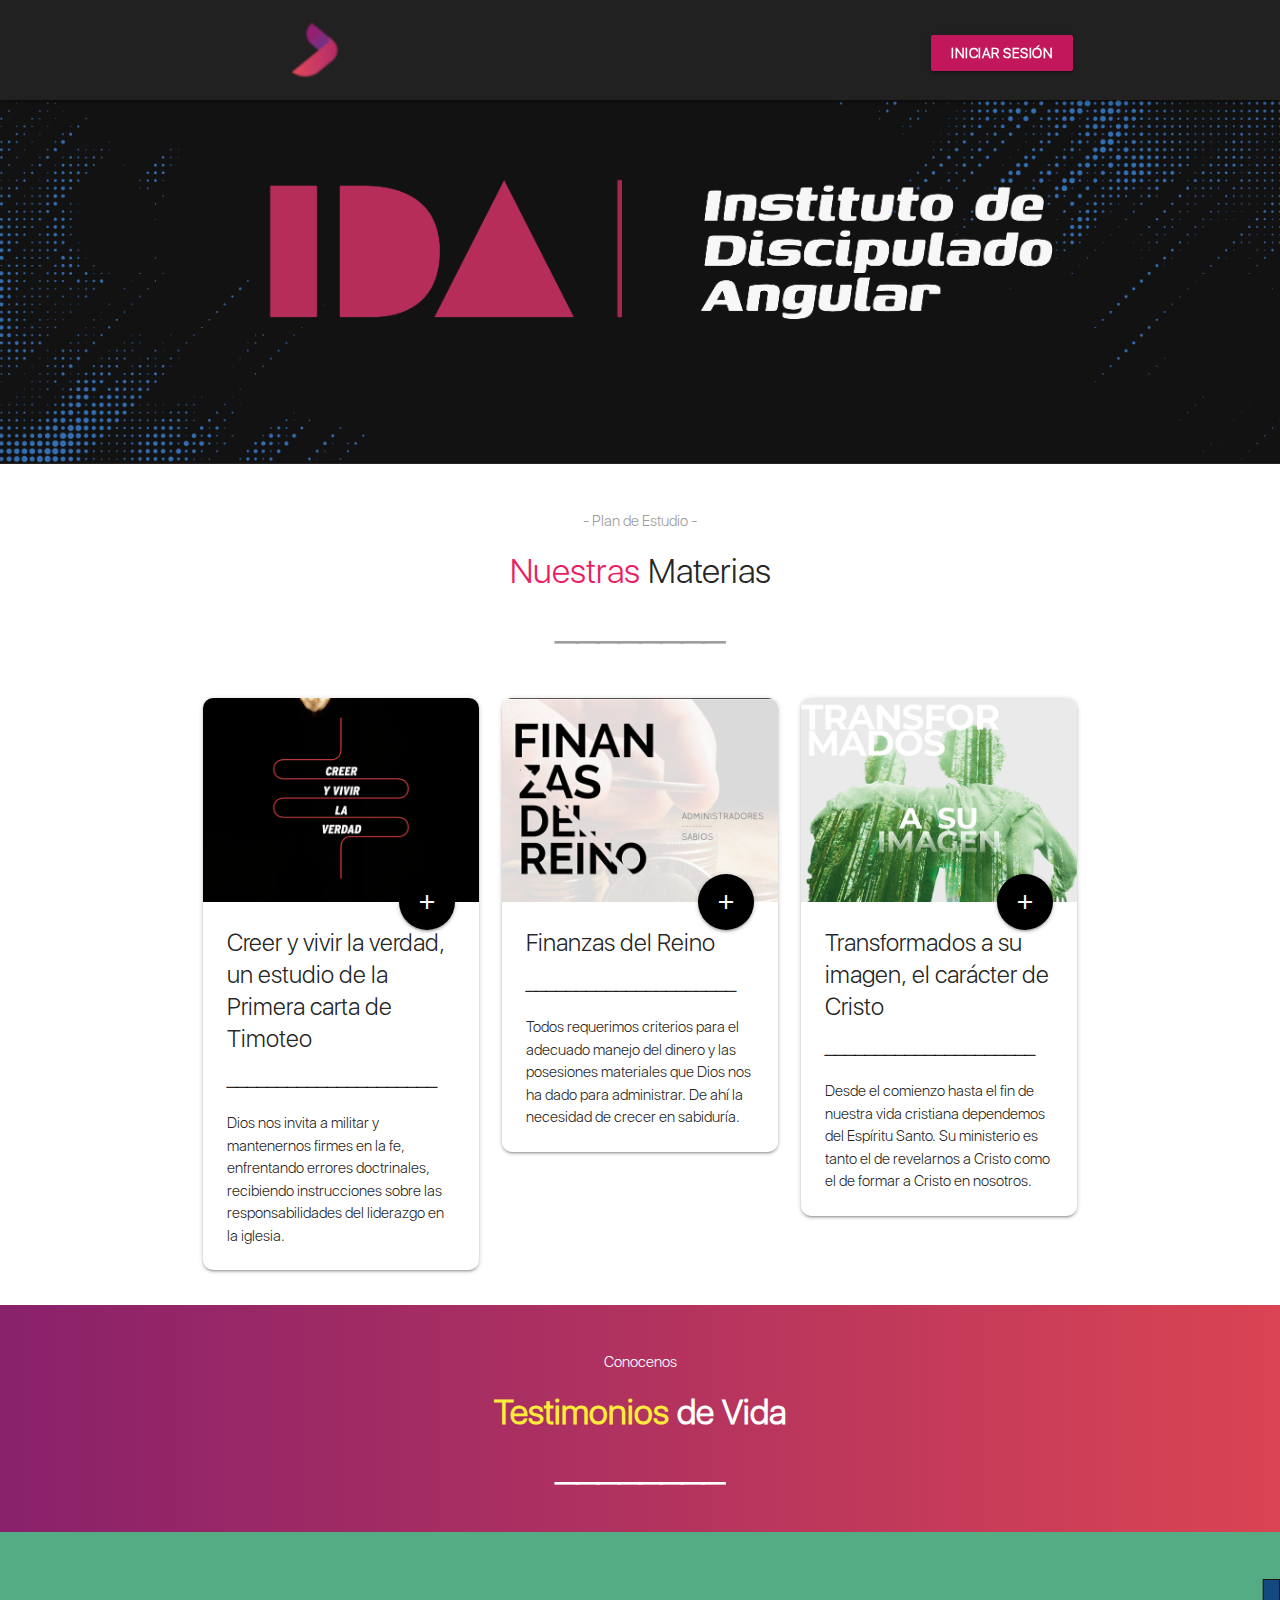
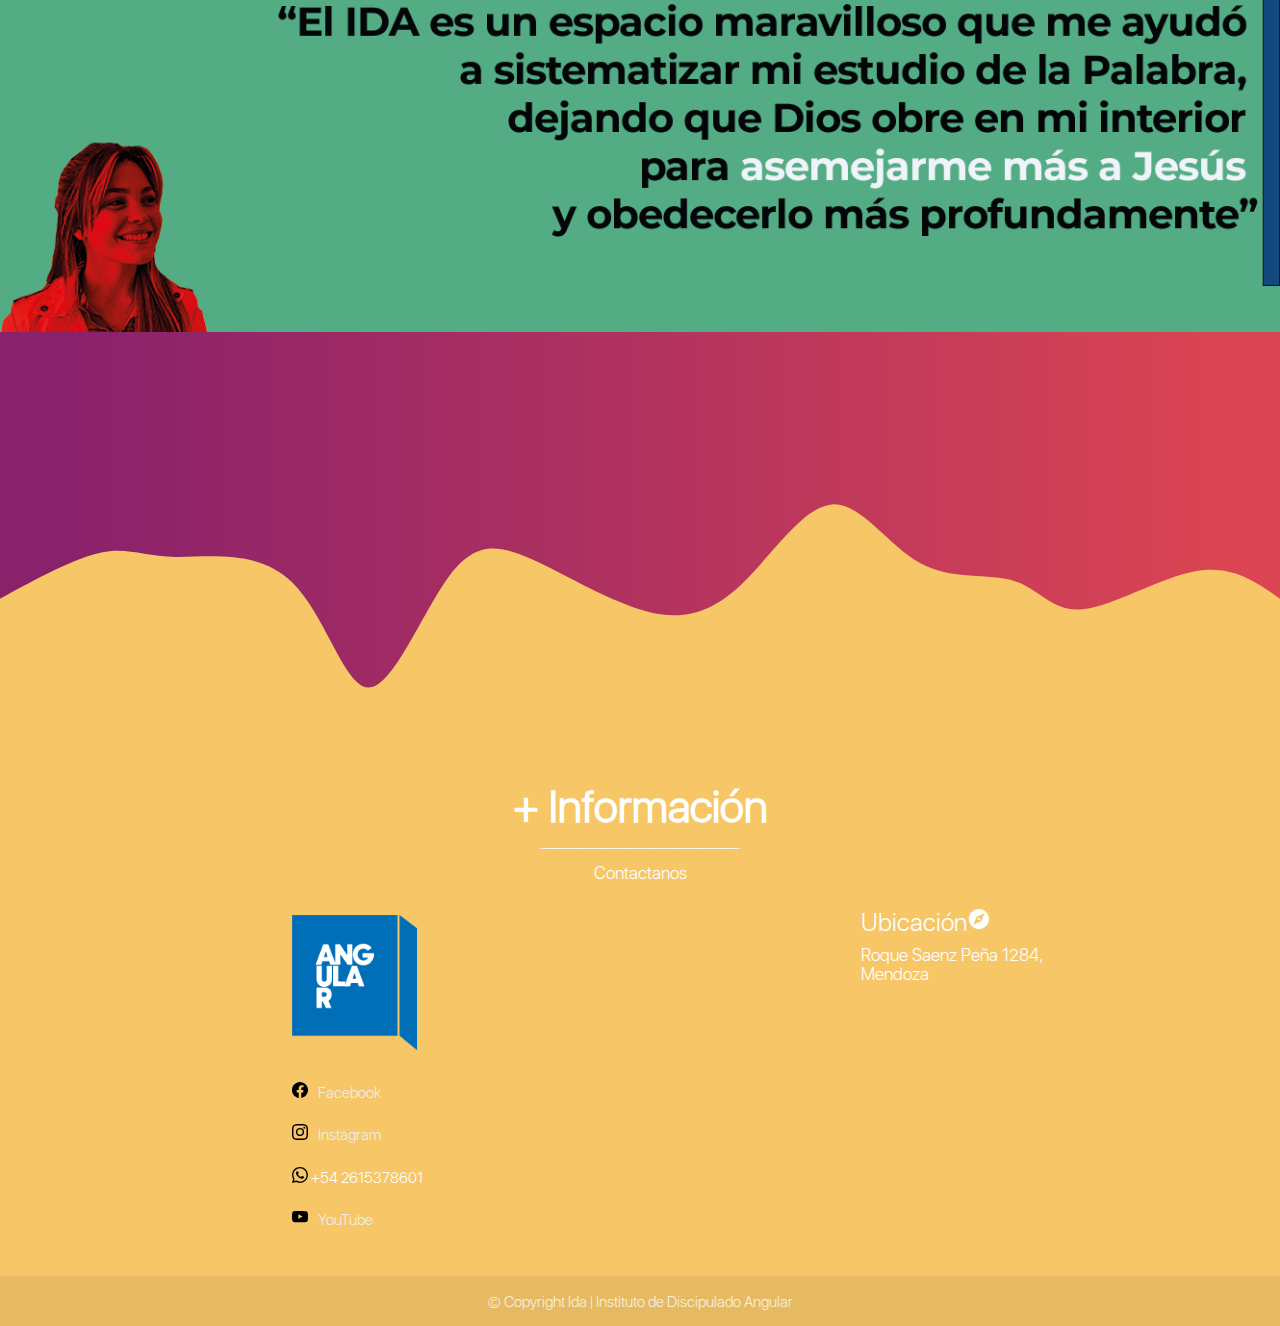
==== commit fd1c11a4: "fotos editadas - carousel hd - mobile perfect" ====
--- a/index.html
+++ b/index.html
@@ -87,22 +87,22 @@
         <!-- CAROUSEL -->
         <!-- Para Mobile -->
         <div class="carousel carousel-slider hide-on-med-and-up">
-            <a class="carousel-item" href="#!"><img src="images/carousel_nuevo1.jpg" /></a>
-            <a class="carousel-item" href="#!"><img src="images/carousel_nuevo2.jpg" /></a>
-            <a class="carousel-item" href="#!"><img src="images/carousel_nuevo3.jpg" /></a>
+            <a class="carousel-item" href="#!"><img src="images/IDA 1 FINAL.png" /></a>
+            <a class="carousel-item" href="#!"><img src="images/IDA 2 FINAL.png" /></a>
+            <a class="carousel-item" href="#!"><img src="images/IDA 3 FINAL.png" /></a>
         </div>
 
         <!-- Para dispositivos amplios -->
         <div class="slider hide-on-med-and-down">
             <ul class="slides">
                 <li>
-                    <img src="images/carousel_nuevo1.jpg">
+                    <img src="images/IDA 1 FINAL.png">
                 </li>
                 <li>
-                    <img src="images/carousel_nuevo2.jpg">
+                    <img src="images/IDA 2 FINAL.png">
                 </li>
                 <li>
-                    <img src="images/carousel_nuevo3.jpg">
+                    <img src="images/IDA 3 FINAL.png">
                 </li>
             </ul>
         </div>
@@ -203,7 +203,7 @@
                 </div>
             </div>
             <br>
-            <div class="carousel carousel-slider hide-on-med-and-up">
+            <div class="carousel carousel-slider hide-on-med-and-up center-block" style="border: 0 solid; border-radius: 10px; width: 95%;">
                 <a class="carousel-item" href="#!"><img src="images/TESTIMONIO AGUS.png" /></a>
                 <a class="carousel-item" href="#!"><img src="images/TESTIMONIO Marta.png" /></a>
                 <a class="carousel-item" href="#!"><img src="images/TESTIMONIO Lucas.png" /></a>
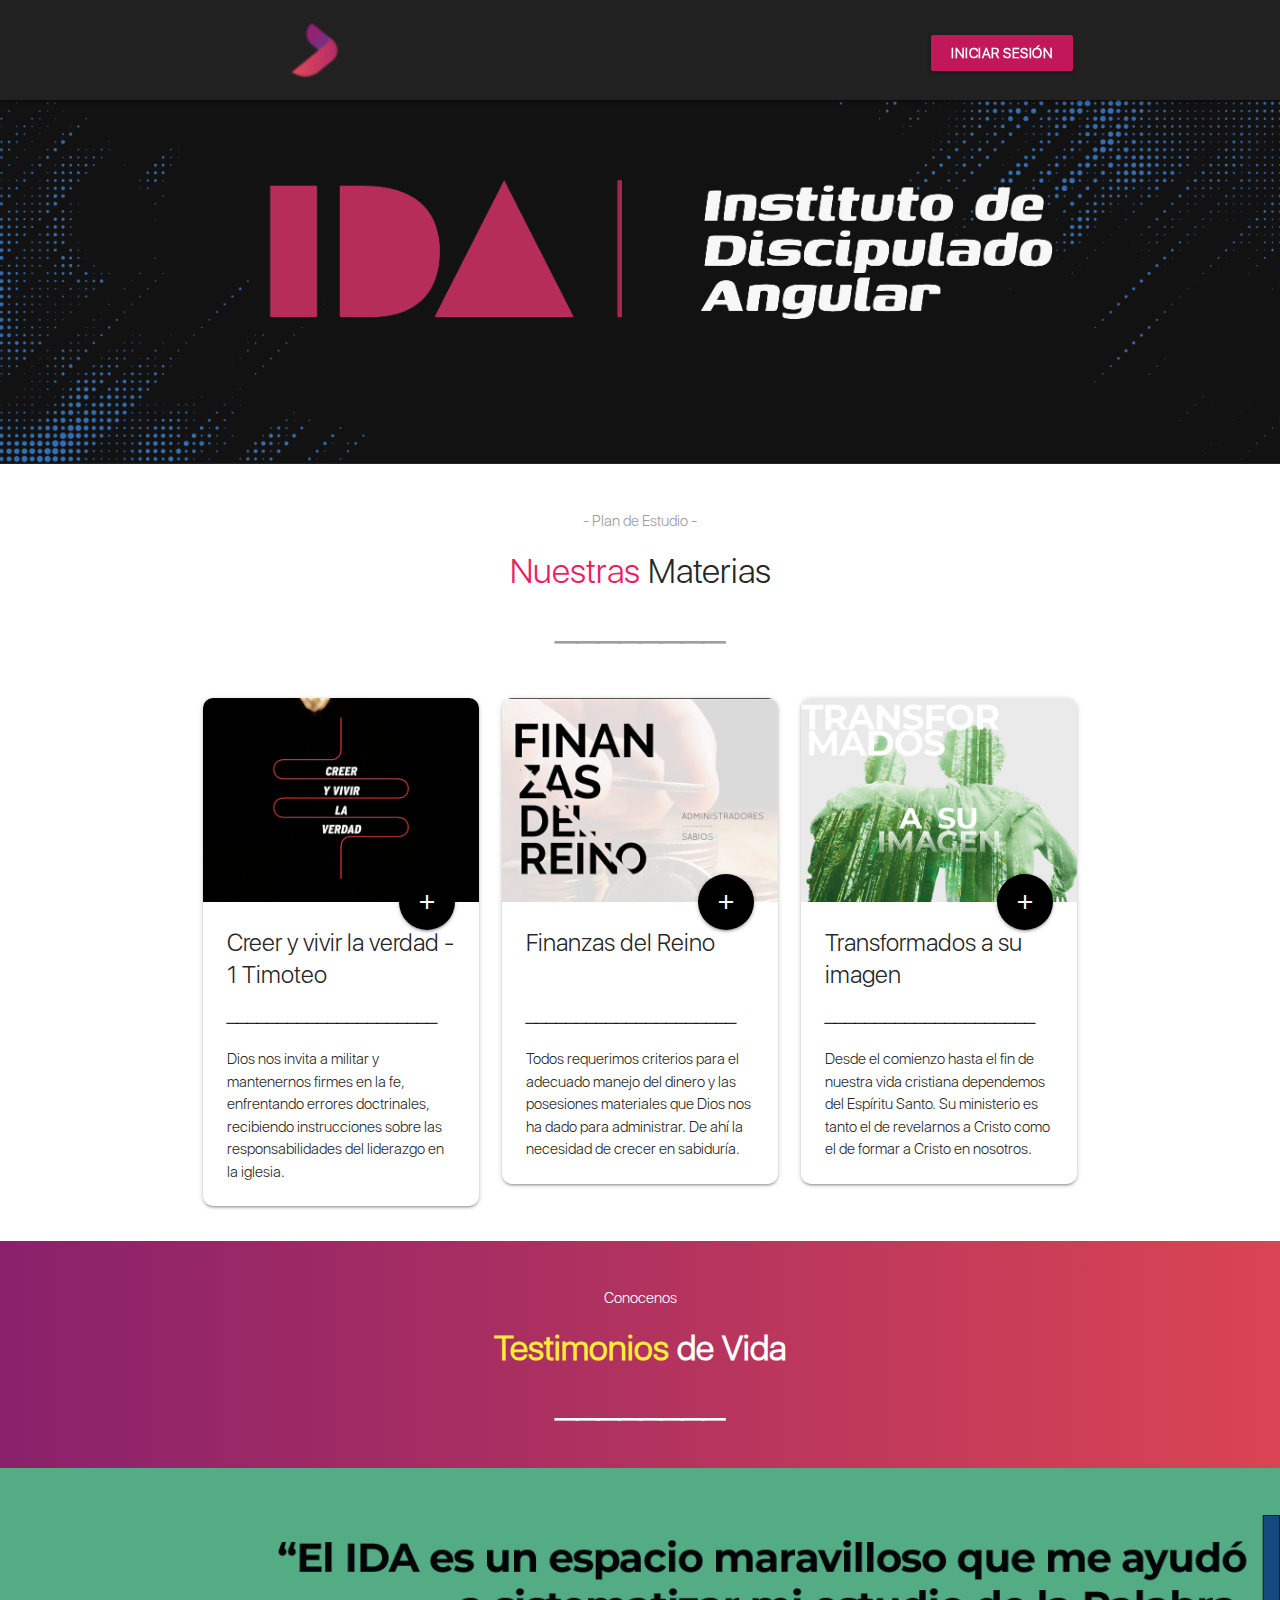
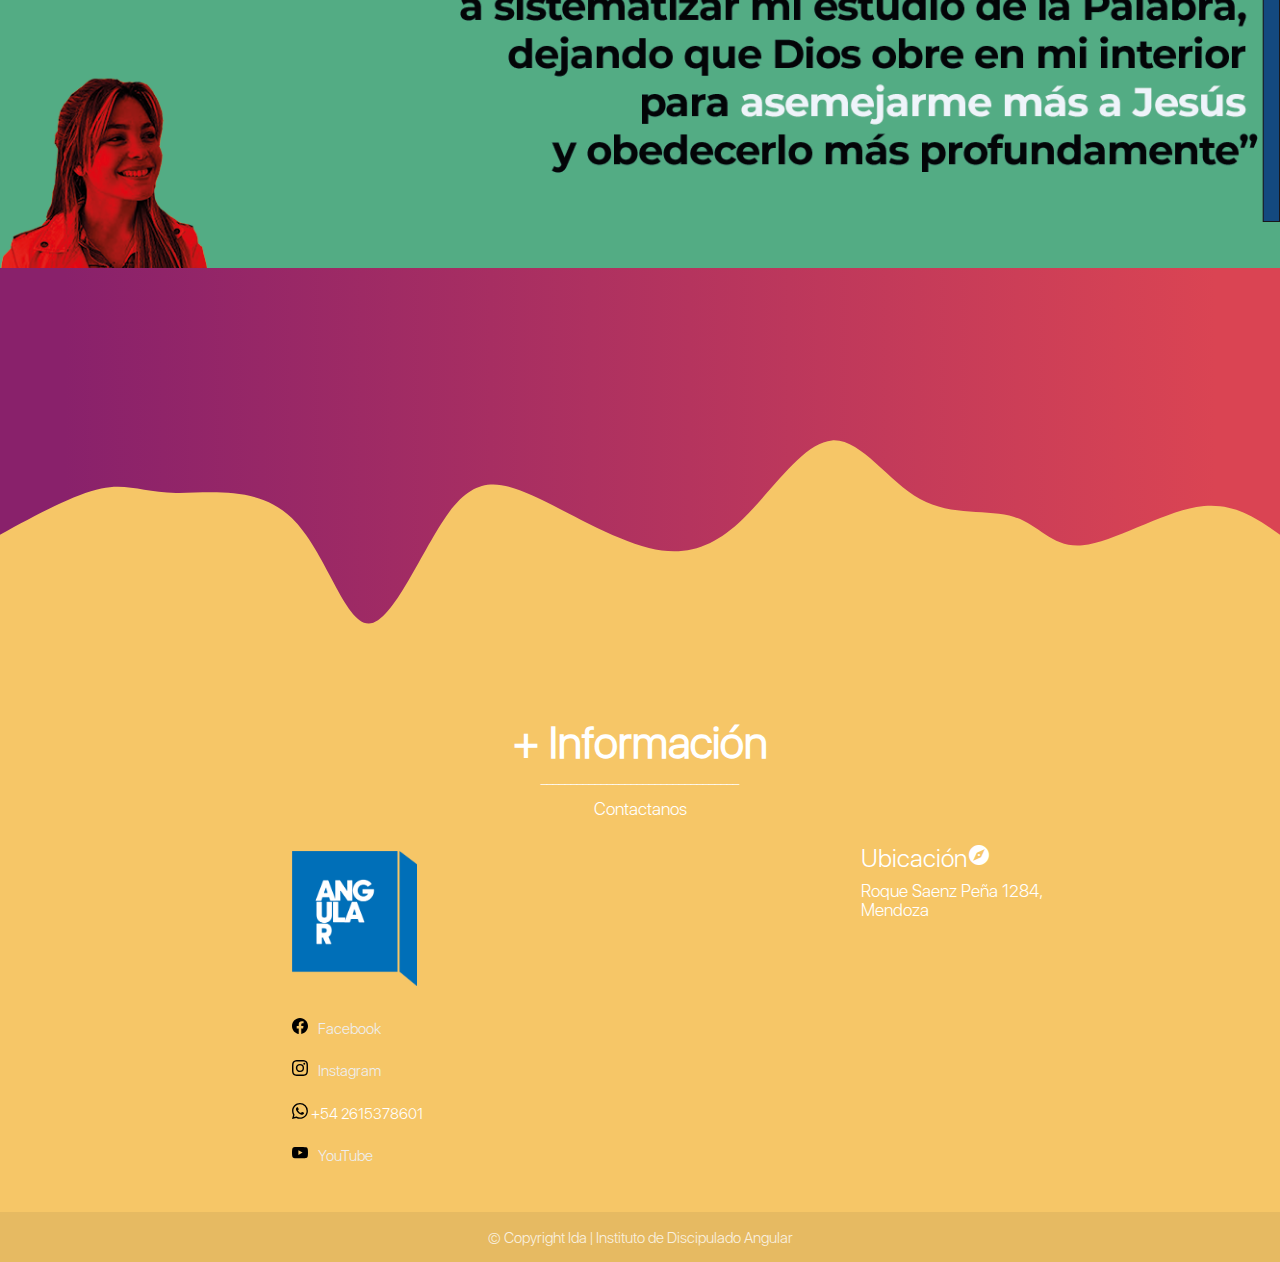
==== commit 87b66a1d: "nombres nuevos" ====
--- a/index.html
+++ b/index.html
@@ -137,8 +137,9 @@
                                 class="material-icons">add</i></a>
                     </div>
                     <div class="card-content">
-                        <span class="card-title cuerpoPresentacionServicio">Creer y vivir la verdad, un estudio de la
-                            Primera carta de Timoteo</span>
+                        <!-- , un estudio de la
+                        Primera carta de Timoteo -->
+                        <span class="card-title cuerpoPresentacionServicio">Creer y vivir la verdad - 1 Timoteo</span>
                         <h5 class="cuerpoPresentacionServicio">_____________________</h5><br>
                         <p>Dios nos invita a militar y mantenernos firmes en la fe, enfrentando
                             errores doctrinales, recibiendo instrucciones sobre las responsabilidades del liderazgo en
@@ -156,7 +157,7 @@
                                 class="material-icons">add</i></a>
                     </div>
                     <div class="card-content">
-                        <span class="card-title cuerpoPresentacionServicio">Finanzas del Reino</span>
+                        <span class="card-title cuerpoPresentacionServicio" style="padding-bottom: 32px;">Finanzas del Reino</span>
                         <h5 class="cuerpoPresentacionServicio">_____________________</h5><br>
                         <p>Todos requerimos criterios para el adecuado manejo del dinero y las posesiones materiales que
                             Dios nos ha dado para administrar. De ahí la necesidad de crecer en sabiduría.</p>
@@ -173,8 +174,9 @@
                                 class="material-icons">add</i></a>
                     </div>
                     <div class="card-content">
-                        <span class="card-title cuerpoPresentacionServicio">Transformados a su imagen, el carácter de
-                            Cristo</span>
+                        <!-- , el carácter de
+                            Cristo -->
+                        <span class="card-title cuerpoPresentacionServicio">Transformados a su imagen</span>
                         <h5 class="cuerpoPresentacionServicio">_____________________</h5><br>
                         <p>Desde el comienzo hasta el fin de nuestra vida cristiana dependemos del Espíritu Santo. Su
                             ministerio es tanto el de revelarnos a Cristo como el de formar a Cristo en nosotros.</p>
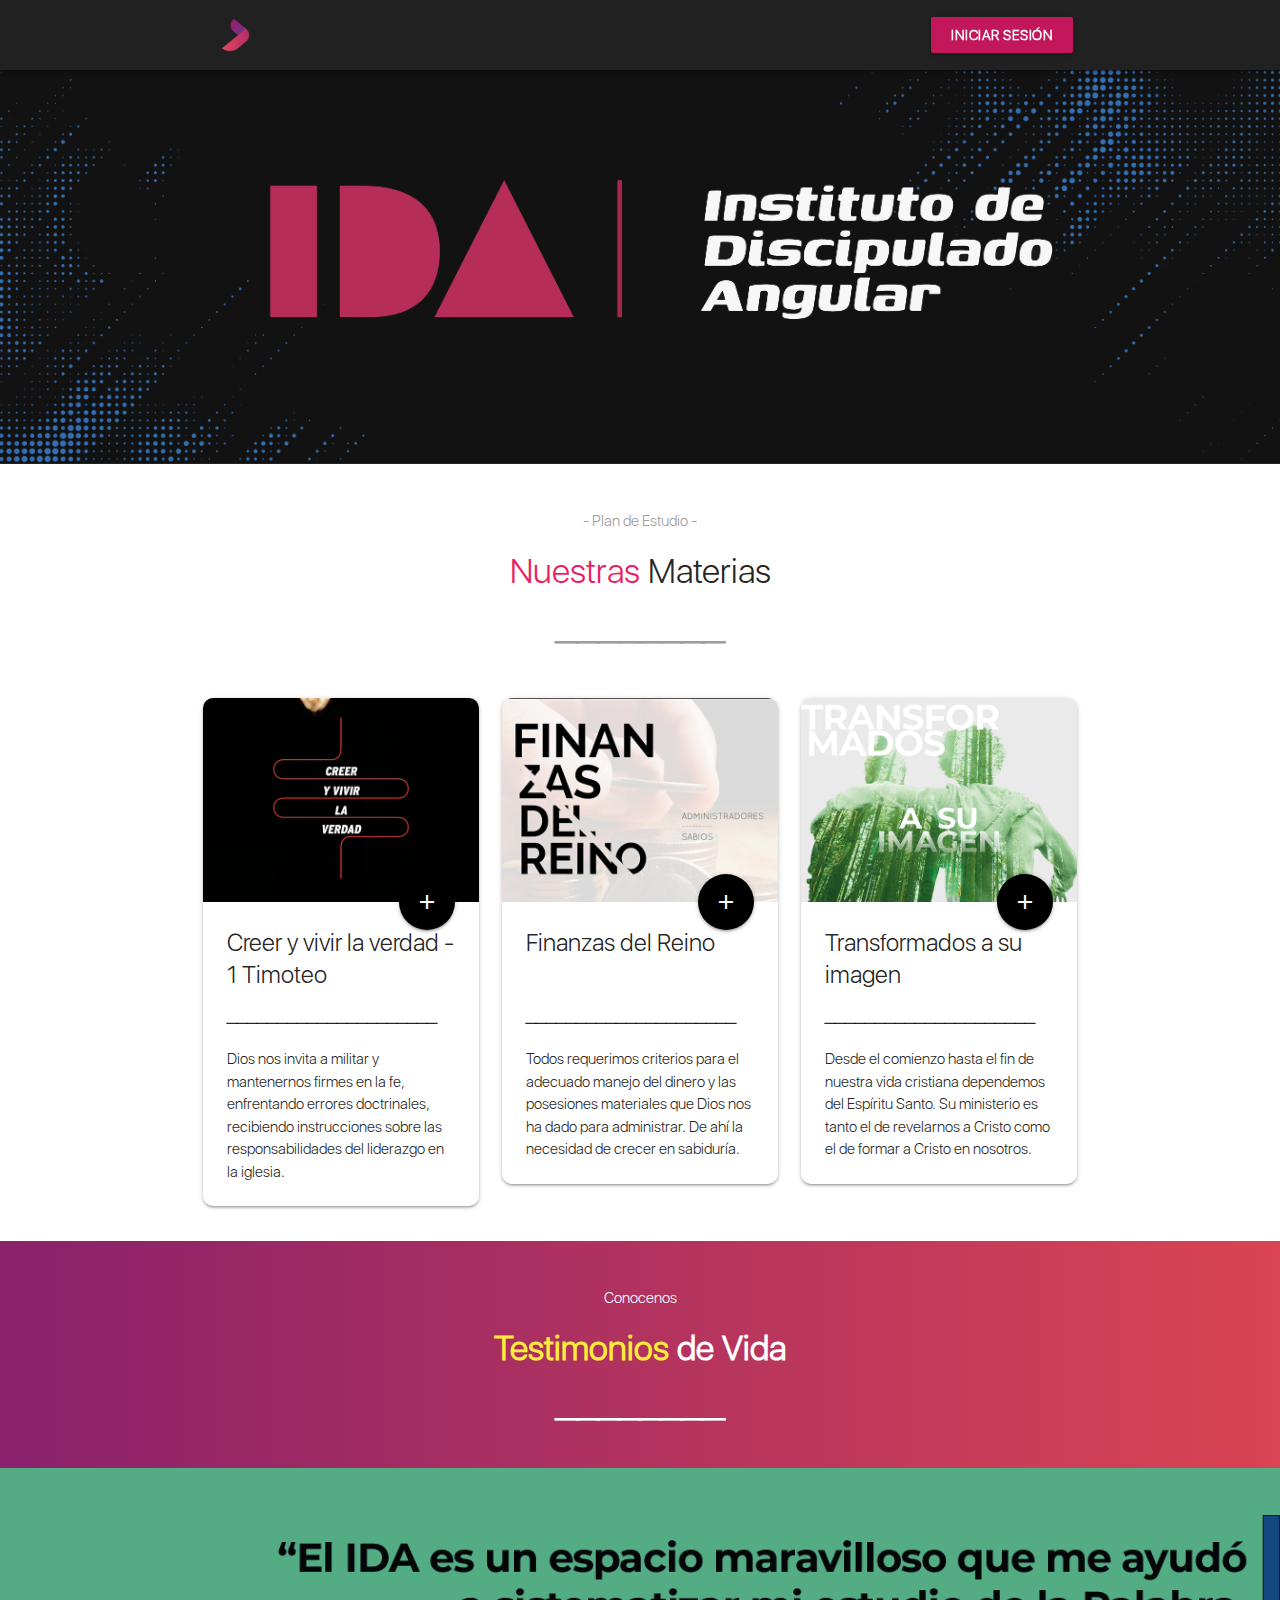
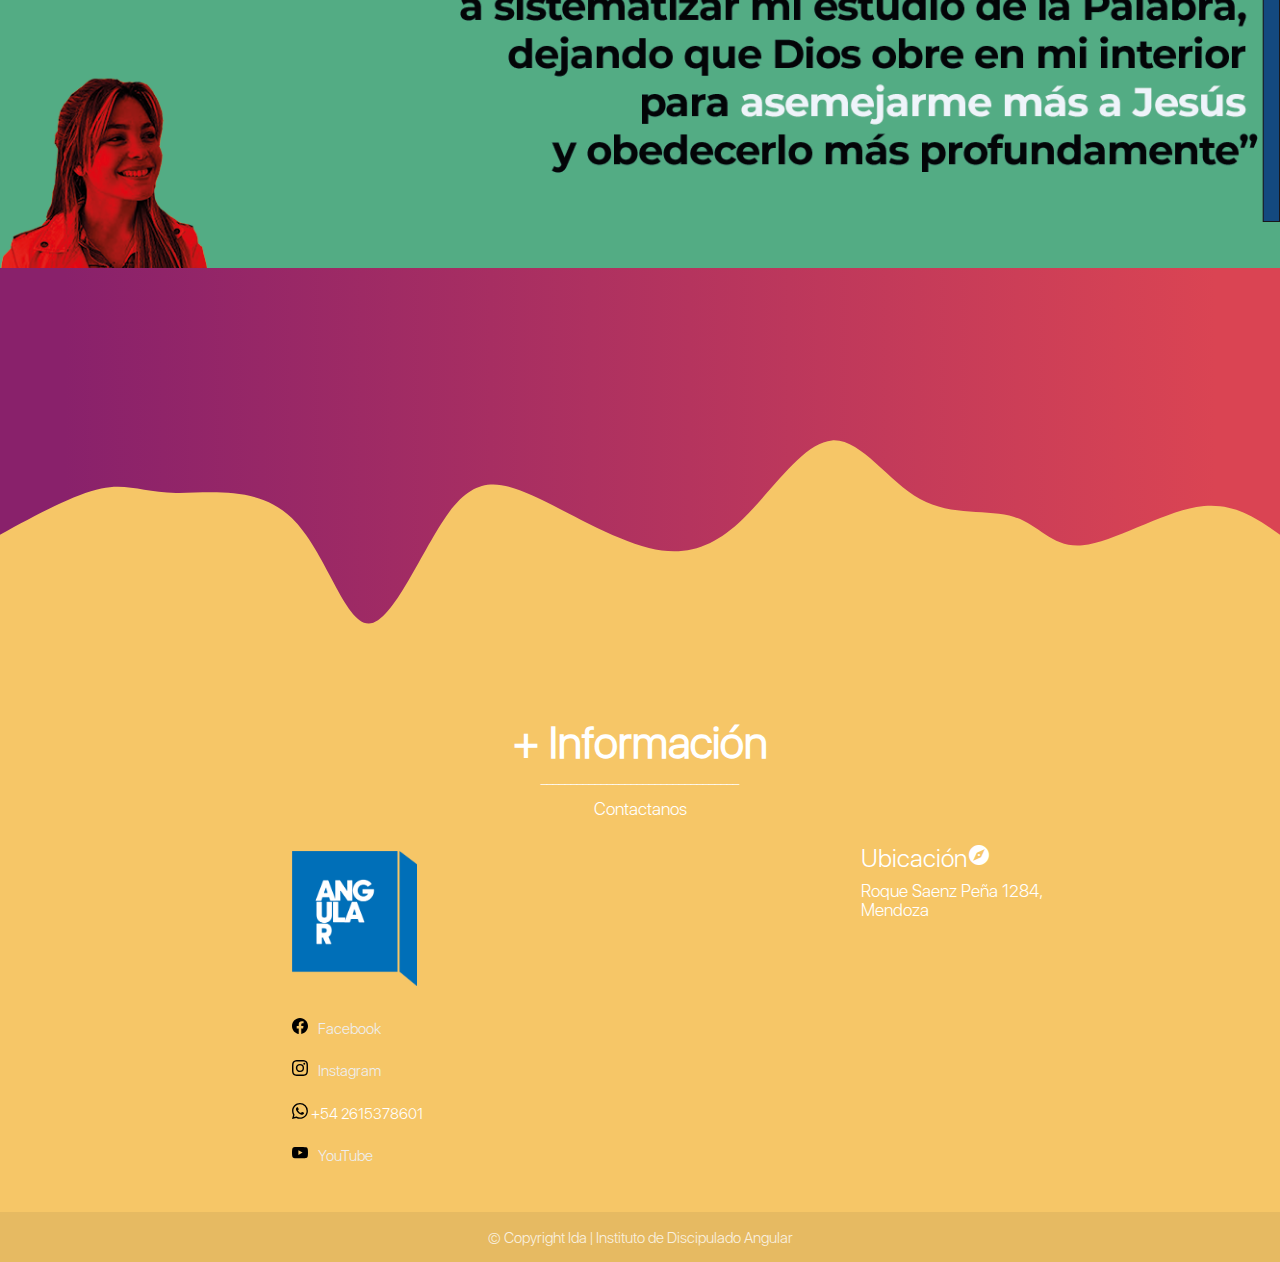
==== commit 681e2028: "Arreglo nav - sesiones cargadas - solu. ortogr" ====
--- a/index.html
+++ b/index.html
@@ -36,7 +36,7 @@
         <nav class="navbar-fixed hide-on-med-and-down">
             <nav class="grey darken-4 navbarConfig">
                 <div class="nav-wrapper container">
-                    <a href="index.html" class="brand-logo"><img class="responsive-img" src="images/Logo-FavIda6.png"
+                    <a href="index.html" class="brand-logo"><img class="responsive-img hide-on-med-and-down" src="images/Logo-FavIda6.png"
                             alt="logoIda"></a>
                     <a href="#" data-target="mobile-demo" class="sidenav-trigger blue-text"><i
                             class="material-icons">menu</i></a>
@@ -54,7 +54,7 @@
         <!-- NAVBAR PARA MOBILE -->
         <nav class="navbar-fixed grey darken-4 hide-on-med-and-up">
             <div class="nav-wrapper container">
-                <a href="index.html" class="brand-logo logo"><img class="responsive-img" src="images/Logo-FavIda6.png"
+                <a href="index.html" class="brand-logo logo"><img class="responsive-img hide-on-med-and-down" src="images/Logo-FavIda6.png"
                         style="width: 40px; padding-top: 5px;" alt="logoIda"></a>
                 <a href="#" data-target="mobile-demo" class="sidenav-trigger pink-text"><i
                         class="material-icons">menu</i></a>
@@ -373,7 +373,7 @@
         document.addEventListener("DOMContentLoaded", function () {
             var elems = document.querySelectorAll(".carousel");
             var instances = M.Carousel.init(elems, {
-                duration: 200,
+                duration: 50,
                 fullWidth: true
             });
         });
--- a/estilos.css
+++ b/estilos.css
@@ -18,15 +18,15 @@
 }
 
 .navbarConfig {
-    height: 100px;
+    height: 70px;
 }
 
 .navbar-fixed {
-    height: 100px;
+    height: 70px;
 }
 
 nav ul {
-    padding-top: 20px;
+    padding-top: 2px;
 }
 
 .aFontSize {
@@ -39,9 +39,9 @@
 }
 
 nav .nav-wrapper a img {
-    width: 150px;
-    padding-top: 20px;
-    padding-left: 100px;
+    width: 60px;
+    padding-top: 17px;
+    padding-left: 30px;
 }
 
 .sidenav a img {
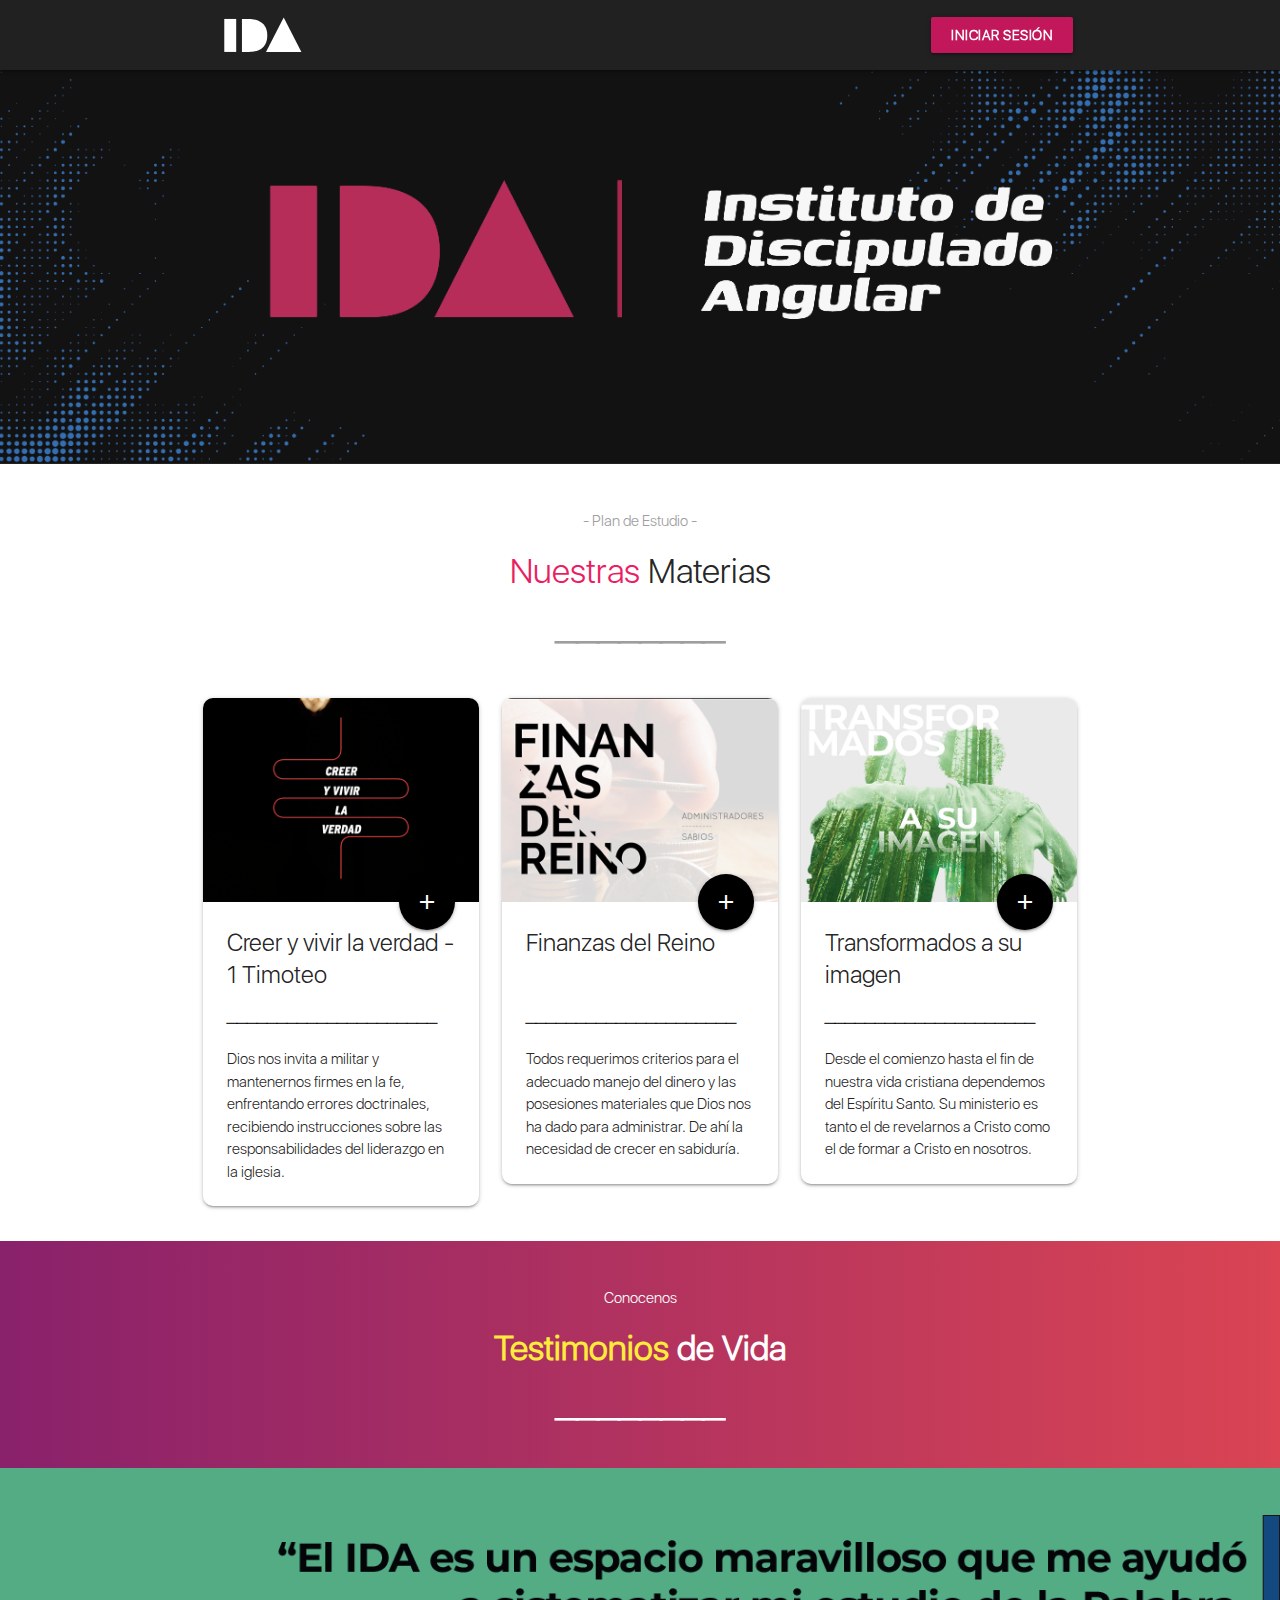
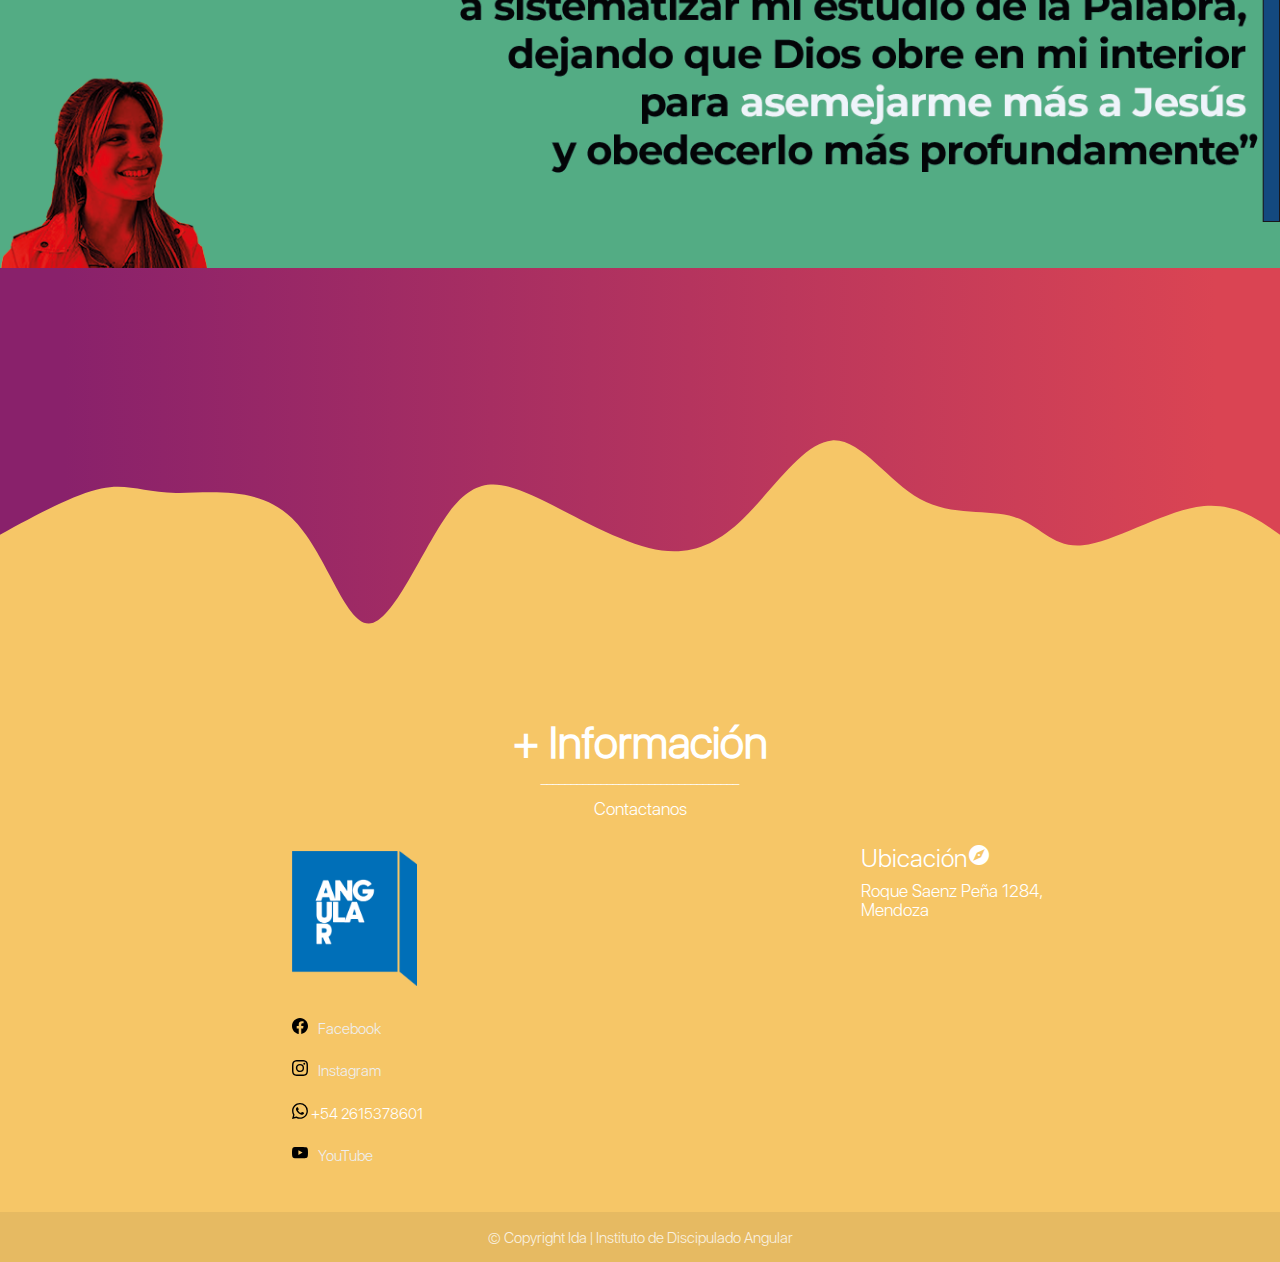
==== commit 36915939: "Arreglo de navbar con cambio de logo y ceci chek" ====
--- a/index.html
+++ b/index.html
@@ -7,7 +7,7 @@
     <meta name="viewport" content="width=device-width, initial-scale=1.0" />
 
     <!-- Title -->
-    <title>Ida | Instituto de Discipulado Angular</title>
+    <title>IDA</title>
 
     <!-- Meta -->
     <meta name="description" content="GENERAR UN ESPACIO DE APRENDIZAJE, DONDE LAS PERSONAS SEAN MOTIVADAS A 
@@ -36,7 +36,7 @@
         <nav class="navbar-fixed hide-on-med-and-down">
             <nav class="grey darken-4 navbarConfig">
                 <div class="nav-wrapper container">
-                    <a href="index.html" class="brand-logo"><img class="responsive-img hide-on-med-and-down" src="images/Logo-FavIda6.png"
+                    <a href="index.html" class="brand-logo"><img class="responsive-img hide-on-med-and-down" src="images/IDa.svg"
                             alt="logoIda"></a>
                     <a href="#" data-target="mobile-demo" class="sidenav-trigger blue-text"><i
                             class="material-icons">menu</i></a>
--- a/estilos.css
+++ b/estilos.css
@@ -39,7 +39,7 @@
 }
 
 nav .nav-wrapper a img {
-    width: 60px;
+    width: 110px;
     padding-top: 17px;
     padding-left: 30px;
 }
